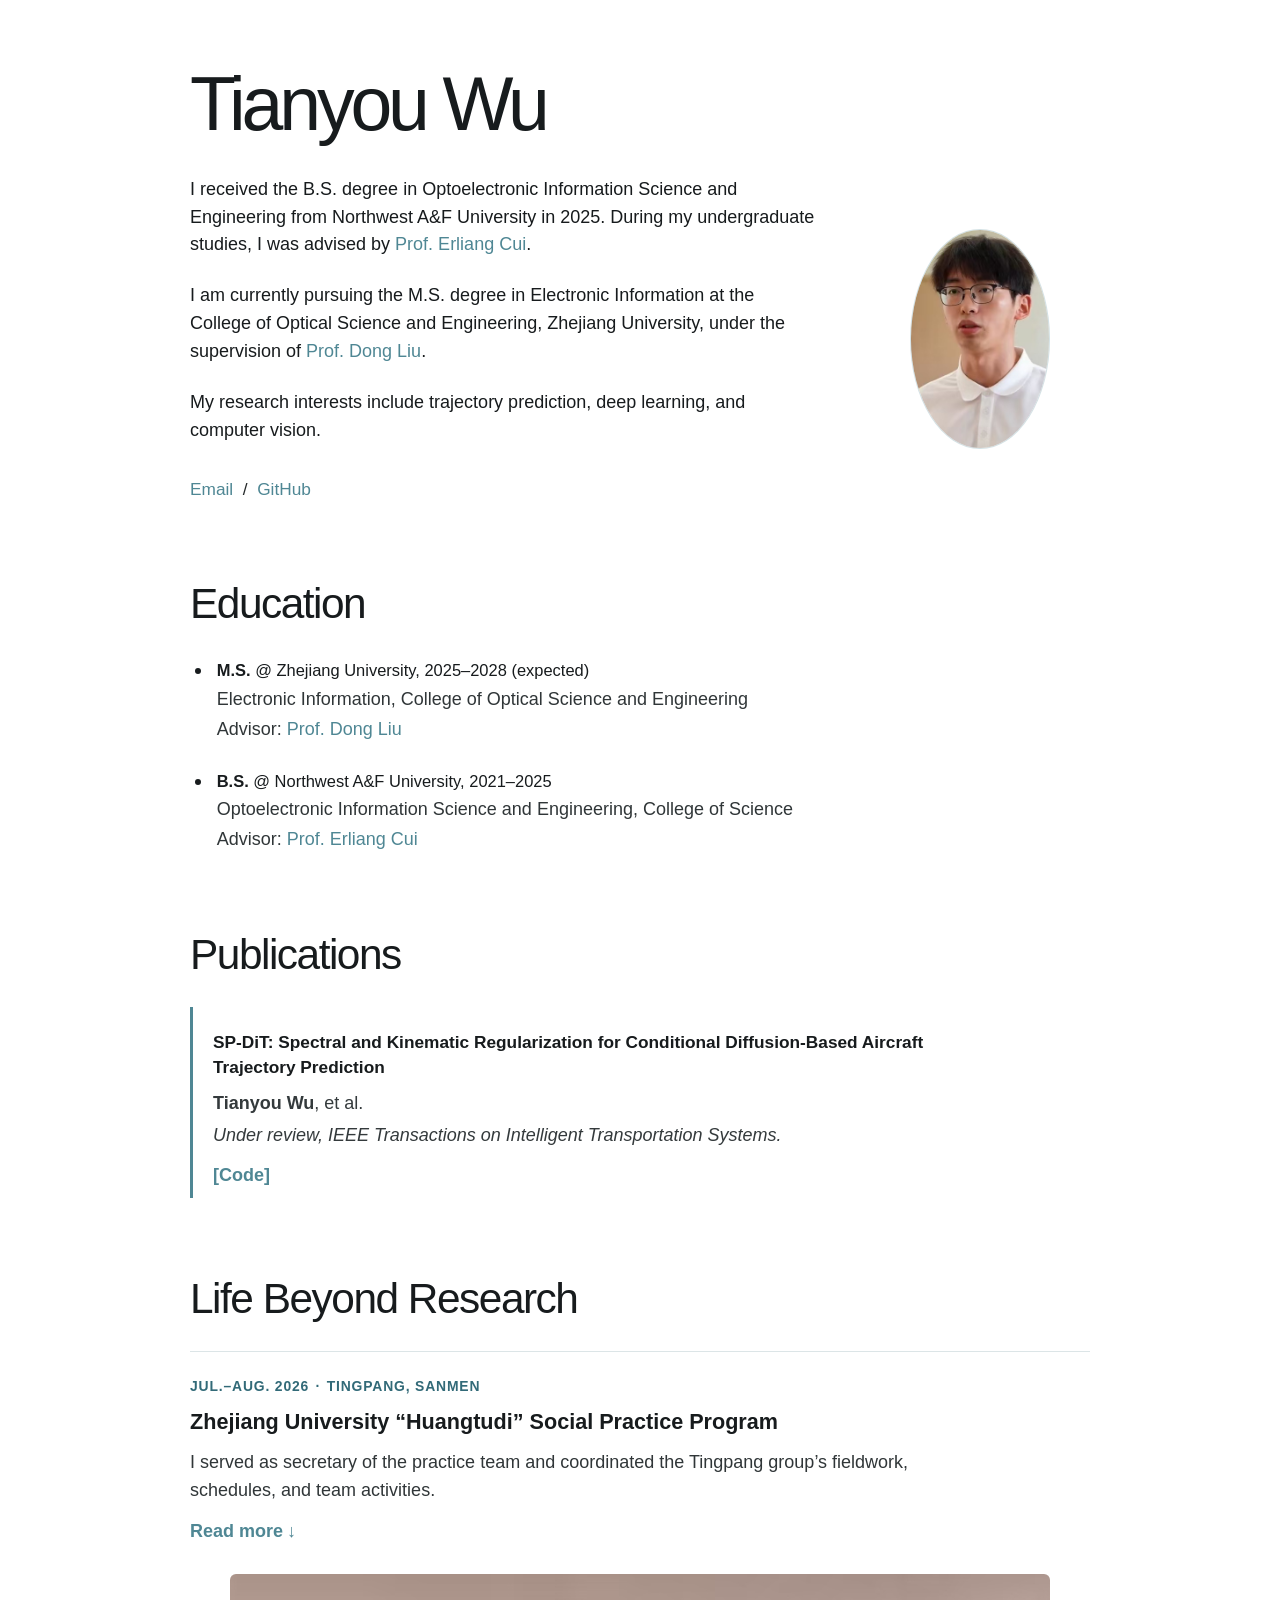
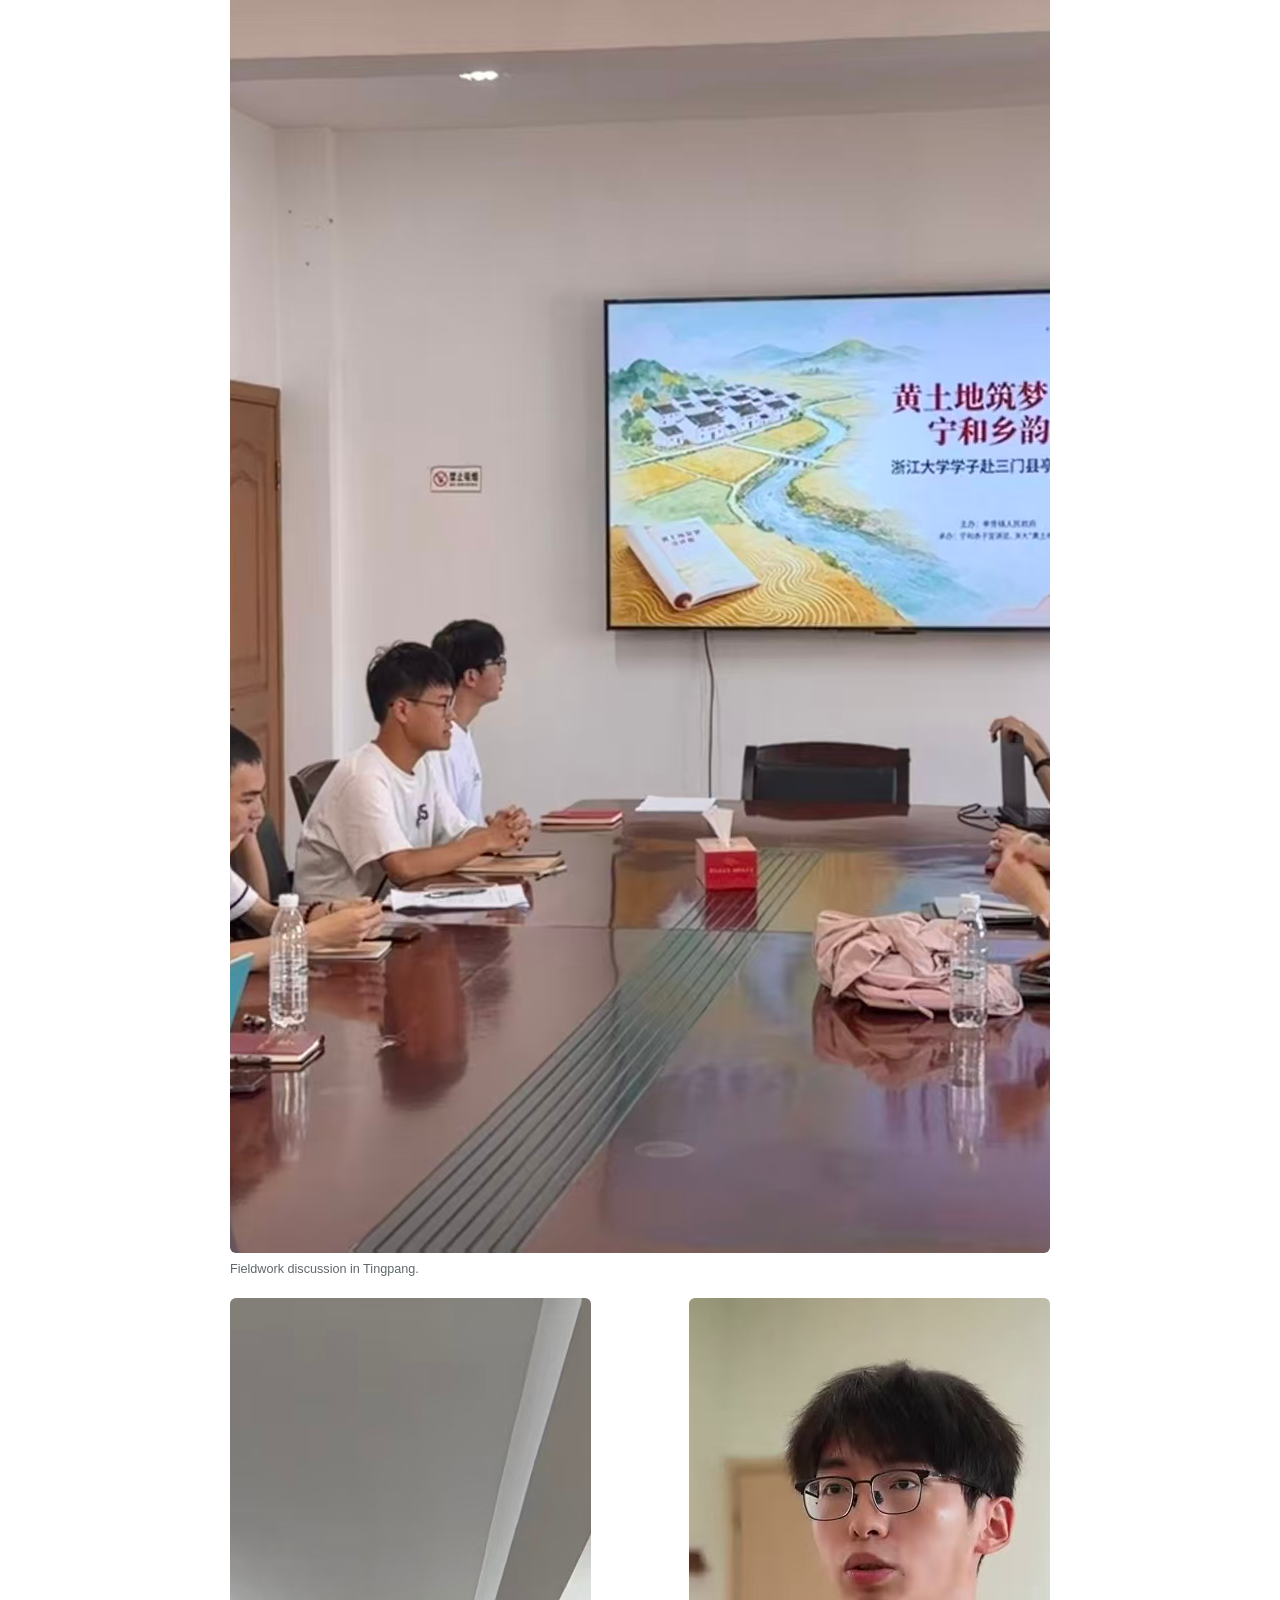
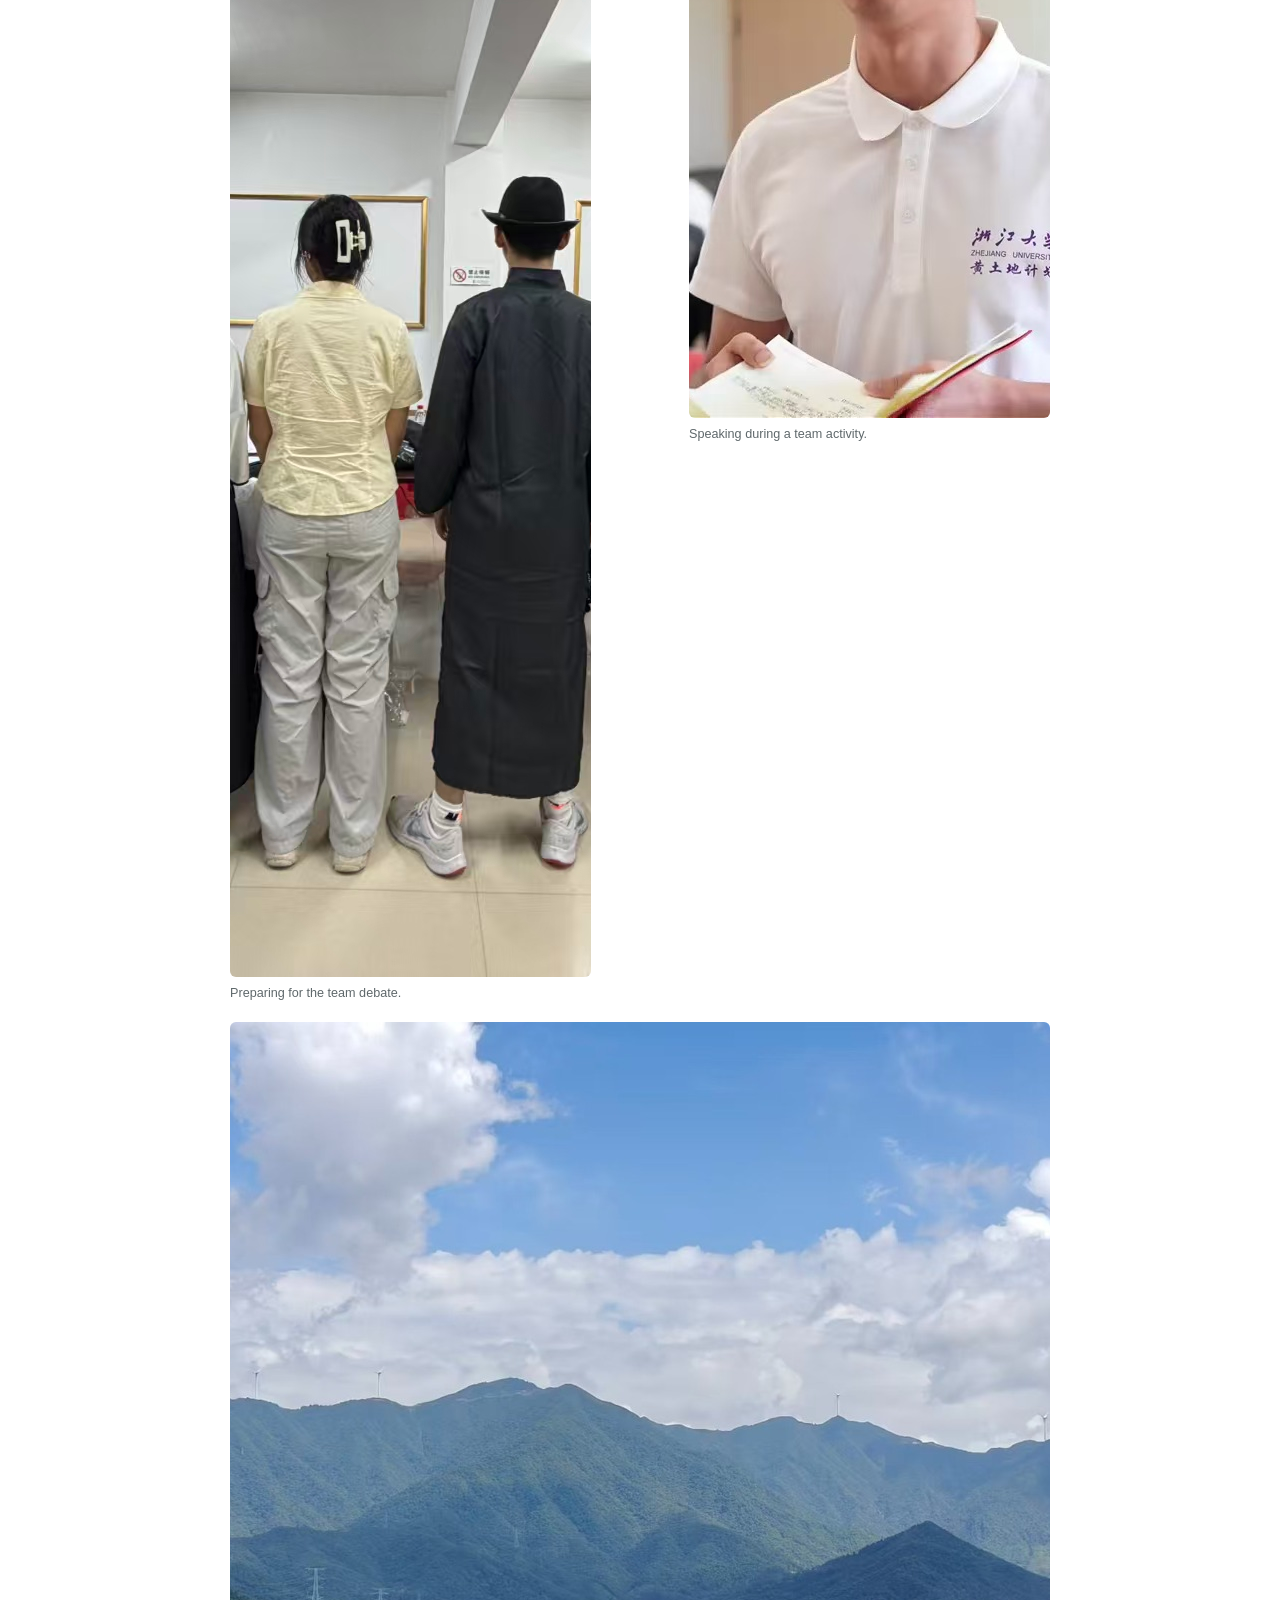
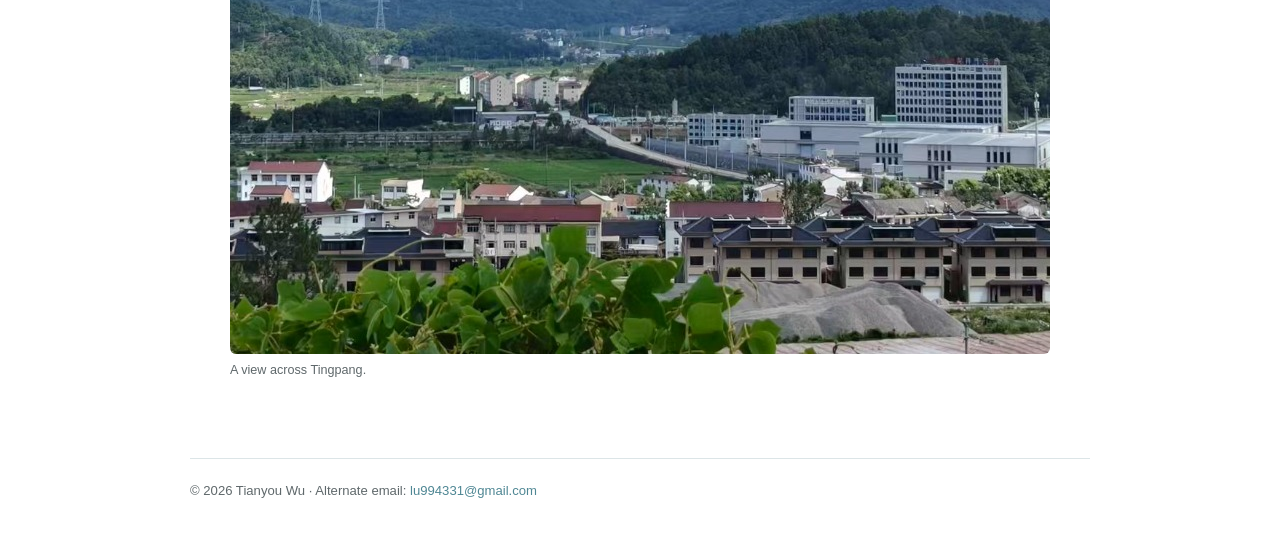
==== index.html @ d46edd7a "Add files via upload" ====
<!doctype html>
<html lang="en">
  <head>
    <meta charset="utf-8" />
    <meta name="viewport" content="width=device-width, initial-scale=1" />
    <title>Tianyou Wu — Academic Homepage</title>
    <meta
      name="description"
      content="Tianyou Wu is an M.S. student at Zhejiang University researching trajectory prediction, deep learning, and computer vision."
    />
    <meta name="author" content="Tianyou Wu" />
    <meta name="robots" content="index, follow" />
    <link rel="canonical" href="https://rebelliouszc.github.io/" />
    <link rel="icon" href="favicon.svg" type="image/svg+xml" />
    <link rel="stylesheet" href="styles.css" />

    <meta property="og:type" content="profile" />
    <meta property="og:title" content="Tianyou Wu — Academic Homepage" />
    <meta
      property="og:description"
      content="Trajectory Prediction · Deep Learning · Computer Vision"
    />
    <meta property="og:url" content="https://rebelliouszc.github.io/" />
    <meta
      property="og:image"
      content="https://rebelliouszc.github.io/og.png"
    />
    <meta property="og:image:width" content="1200" />
    <meta property="og:image:height" content="630" />
    <meta property="og:image:alt" content="Tianyou Wu — academic profile" />
    <meta name="twitter:card" content="summary_large_image" />

    <script type="application/ld+json">
      {
        "@context": "https://schema.org",
        "@type": "Person",
        "name": "Tianyou Wu",
        "url": "https://rebelliouszc.github.io/",
        "email": "mailto:22530066@zju.edu.cn",
        "affiliation": {
          "@type": "CollegeOrUniversity",
          "name": "Zhejiang University"
        },
        "sameAs": ["https://github.com/RebelliousZC"],
        "knowsAbout": [
          "Trajectory prediction",
          "Deep learning",
          "Computer vision"
        ]
      }
    </script>
  </head>
  <body>
    <main class="site-shell">
      <header class="hero" aria-labelledby="page-title">
        <h1 id="page-title">Tianyou Wu</h1>

        <div class="hero-grid">
          <div class="bio">
            <p>
              I received the B.S. degree in Optoelectronic Information Science
              and Engineering from Northwest A&amp;F University in 2025. During
              my undergraduate studies, I was advised by
              <a
                href="https://lxy.nwsuaf.edu.cn/szdw/438154.htm"
                target="_blank"
                rel="noopener noreferrer"
                >Prof. Erliang Cui</a
              >.
            </p>

            <p>
              I am currently pursuing the M.S. degree in Electronic Information
              at the College of Optical Science and Engineering, Zhejiang
              University, under the supervision of
              <a
                href="https://person.zju.edu.cn/liudong"
                target="_blank"
                rel="noopener noreferrer"
                >Prof. Dong Liu</a
              >.
            </p>

            <p>
              My research interests include trajectory prediction, deep
              learning, and computer vision.
            </p>

            <nav class="profile-links" aria-label="Academic links">
              <a href="mailto:22530066@zju.edu.cn">Email</a>
              <span aria-hidden="true">/</span>
              <a
                href="https://github.com/RebelliousZC"
                target="_blank"
                rel="noopener noreferrer"
                >GitHub</a
              >
            </nav>
          </div>

          <figure class="profile-figure">
            <img
              class="profile-image"
              src="assets/images/profile.jpg"
              alt="Portrait of Tianyou Wu"
              width="660"
              height="496"
              fetchpriority="high"
            />
          </figure>
        </div>
      </header>

      <section aria-labelledby="education-title">
        <h2 id="education-title">Education</h2>
        <ul class="education-list">
          <li>
            <p class="degree-line">
              <strong>M.S.</strong> @ Zhejiang University, 2025–2028 (expected)
            </p>
            <p class="degree-detail">
              Electronic Information, College of Optical Science and
              Engineering
            </p>
            <p class="degree-detail">
              Advisor:
              <a
                href="https://person.zju.edu.cn/liudong"
                target="_blank"
                rel="noopener noreferrer"
                >Prof. Dong Liu</a
              >
            </p>
          </li>
          <li>
            <p class="degree-line">
              <strong>B.S.</strong> @ Northwest A&amp;F University, 2021–2025
            </p>
            <p class="degree-detail">
              Optoelectronic Information Science and Engineering, College of
              Science
            </p>
            <p class="degree-detail">
              Advisor:
              <a
                href="https://lxy.nwsuaf.edu.cn/szdw/438154.htm"
                target="_blank"
                rel="noopener noreferrer"
                >Prof. Erliang Cui</a
              >
            </p>
          </li>
        </ul>
      </section>

      <!--
        NEWS TEMPLATE — remove these comment markers when you have news to add.
        <section aria-labelledby="news-title">
          <h2 id="news-title">News</h2>
          <ul class="news-list">
            <li><time datetime="2026-08">Aug. 2026</time> — Your update.</li>
          </ul>
        </section>
      -->

      <section aria-labelledby="publications-title">
        <h2 id="publications-title">Publications</h2>
        <article class="publication-entry">
          <h3>
            SP-DiT: Spectral and Kinematic Regularization for Conditional
            Diffusion-Based Aircraft Trajectory Prediction
          </h3>
          <p class="authors"><strong>Tianyou Wu</strong>, et al.</p>
          <p class="venue">
            <em
              >Under review, IEEE Transactions on Intelligent Transportation
              Systems.</em
            >
          </p>
          <p class="publication-links">
            <a
              href="https://github.com/RebelliousZC/SP-DiT"
              target="_blank"
              rel="noopener noreferrer"
              >Code</a
            >
          </p>
        </article>
      </section>

      <section aria-labelledby="life-title">
        <h2 id="life-title">Life Beyond Research</h2>
        <article class="life-entry">
          <p class="eyebrow">
            <time datetime="2026-07">Jul.–Aug. 2026</time>
            <span aria-hidden="true">·</span>
            Tingpang, Sanmen
          </p>
          <h3>Zhejiang University “Huangtudi” Social Practice Program</h3>
          <p class="life-lead">
            I served as secretary of the practice team and coordinated the
            Tingpang group’s fieldwork, schedules, and team activities.
          </p>

          <details class="life-details">
            <summary>
              <span class="read-more">Read more</span>
              <span class="read-less">Show less</span>
            </summary>
            <div class="details-copy">
              <p>
                Our group investigated Tingpang’s specialty agriculture and the
                local history of the “First Red Flag in Zhejiang.” We also took
                part in a team debate and won first place. The experience moved
                learning and public service beyond the campus: working at the
                grassroots level required us to listen carefully, coordinate
                different needs, and turn plans into concrete action.
              </p>
              <p>
                As team secretary, I worked across schedules, task assignments,
                communications, and on-site coordination to keep different
                activities moving together. The debate result was encouraging,
                but the more lasting value came from seeing how local history,
                agricultural development, and community life intersect in
                everyday governance. The experience strengthened my ability to
                organize a team, respond to practical challenges, and
                collaborate with people from different backgrounds.
              </p>
              <p>
                More importantly, it reminded me that meaningful learning is
                grounded in real communities. By engaging directly with local
                development and revolutionary history, I gained a clearer
                understanding of social responsibility and grew through
                service, cooperation, and reflection.
              </p>
            </div>
          </details>

          <div class="photo-gallery" aria-label="Photos from Tingpang">
            <figure class="gallery-wide">
              <a
                href="assets/images/tingpang-meeting.jpg"
                aria-label="Open the full-size meeting photo"
              >
                <img
                  src="assets/images/tingpang-meeting.jpg"
                  alt="The Tingpang practice group meeting with local partners"
                  width="1706"
                  height="1279"
                  loading="lazy"
                />
              </a>
              <figcaption>Fieldwork discussion in Tingpang.</figcaption>
            </figure>
            <figure>
              <a
                href="assets/images/team-debate.jpg"
                aria-label="Open the full-size debate photo"
              >
                <img
                  src="assets/images/team-debate.jpg"
                  alt="Practice-team members preparing for a debate"
                  width="1706"
                  height="1279"
                  loading="lazy"
                />
              </a>
              <figcaption>Preparing for the team debate.</figcaption>
            </figure>
            <figure>
              <a
                href="assets/images/field-presentation.jpg"
                aria-label="Open the full-size presentation photo"
              >
                <img
                  src="assets/images/field-presentation.jpg"
                  alt="Tianyou Wu speaking during a social-practice activity"
                  width="1280"
                  height="720"
                  loading="lazy"
                />
              </a>
              <figcaption>Speaking during a team activity.</figcaption>
            </figure>
            <figure class="gallery-panorama">
              <a
                href="assets/images/tingpang-landscape.jpg"
                aria-label="Open the full-size Tingpang landscape photo"
              >
                <img
                  src="assets/images/tingpang-landscape.jpg"
                  alt="A panoramic view of Tingpang and the surrounding mountains"
                  width="2048"
                  height="932"
                  loading="lazy"
                />
              </a>
              <figcaption>A view across Tingpang.</figcaption>
            </figure>
          </div>
        </article>
      </section>

      <footer>
        <p>
          © 2026 Tianyou Wu · Alternate email:
          <a href="mailto:lu994331@gmail.com">lu994331@gmail.com</a>
        </p>
      </footer>
    </main>
  </body>
</html>
---- styles.css ----
:root {
  color-scheme: light;
  --ink: #171b1d;
  --muted: #5f686b;
  --accent: #4f8794;
  --accent-dark: #326a78;
  --line: #dce5e7;
  --soft: #f5f8f9;
}

* {
  box-sizing: border-box;
}

html {
  scroll-behavior: smooth;
}

body {
  margin: 0;
  background: #ffffff;
  color: var(--ink);
  font-family: Arial, "Helvetica Neue", Helvetica, sans-serif;
  font-size: 18px;
  line-height: 1.55;
  text-rendering: optimizeLegibility;
  -webkit-font-smoothing: antialiased;
}

img {
  display: block;
  max-width: 100%;
}

a {
  color: var(--accent);
  text-decoration: none;
  text-decoration-thickness: 1px;
  text-underline-offset: 0.16em;
}

a:hover {
  color: var(--accent-dark);
  text-decoration: underline;
}

a:focus-visible,
summary:focus-visible {
  outline: 3px solid rgba(79, 135, 148, 0.32);
  outline-offset: 4px;
  border-radius: 2px;
}

.site-shell {
  width: min(900px, calc(100% - 48px));
  margin: 0 auto;
  padding: 68px 0 38px;
}

h1,
h2,
h3,
p,
figure {
  margin-top: 0;
}

h1 {
  margin-bottom: 34px;
  font-size: clamp(3.3rem, 8vw, 4.7rem);
  font-weight: 400;
  letter-spacing: -0.055em;
  line-height: 0.98;
}

h2 {
  margin-bottom: 28px;
  font-size: clamp(2rem, 5vw, 2.65rem);
  font-weight: 400;
  letter-spacing: -0.035em;
  line-height: 1.1;
}

h3 {
  margin-bottom: 10px;
  font-size: 1.12rem;
  line-height: 1.45;
}

.hero-grid {
  display: grid;
  grid-template-columns: minmax(0, 1fr) 220px;
  gap: 52px;
  align-items: center;
}

.bio p {
  margin-bottom: 23px;
}

.profile-figure {
  margin-bottom: 0;
}

.profile-image {
  width: 220px;
  height: 220px;
  border: 1px solid rgba(79, 135, 148, 0.2);
  border-radius: 50%;
  object-fit: cover;
  object-position: 50% 22%;
  background: var(--soft);
}

.profile-links {
  display: flex;
  flex-wrap: wrap;
  gap: 0.38rem 0.6rem;
  margin-top: 31px;
  font-size: 1.08rem;
}

.profile-links span {
  color: #25292a;
}

section {
  margin-top: 78px;
  scroll-margin-top: 32px;
}

.education-list {
  margin: 0;
  padding-left: 1.45rem;
}

.education-list li {
  margin-bottom: 22px;
  padding-left: 0.22rem;
}

.education-list li::marker {
  font-size: 1.05em;
}

.education-list p {
  margin-bottom: 2px;
}

.degree-line {
  font-size: 1.03rem;
}

.degree-detail {
  color: #303638;
}

.publication-entry {
  padding: 23px 0 4px 20px;
  border-left: 3px solid var(--accent);
}

.publication-entry h3 {
  max-width: 760px;
  font-size: 1.08rem;
}

.publication-entry p {
  margin-bottom: 4px;
}

.authors,
.venue {
  color: #343a3c;
}

.publication-links {
  margin-top: 13px;
  font-weight: 600;
}

.publication-links a::before {
  content: "[";
}

.publication-links a::after {
  content: "]";
}

.life-entry {
  padding-top: 24px;
  border-top: 1px solid var(--line);
}

.life-entry > h3 {
  margin-bottom: 12px;
  font-size: 1.35rem;
  font-weight: 600;
}

.eyebrow {
  display: flex;
  flex-wrap: wrap;
  gap: 0.4rem;
  margin-bottom: 8px;
  color: var(--accent-dark);
  font-size: 0.87rem;
  font-weight: 700;
  letter-spacing: 0.06em;
  text-transform: uppercase;
}

.life-lead {
  max-width: 760px;
  margin-bottom: 13px;
  color: #303638;
}

.life-details {
  max-width: 800px;
  margin-bottom: 29px;
}

.life-details summary {
  display: inline-flex;
  cursor: pointer;
  color: var(--accent);
  font-weight: 700;
  list-style: none;
}

.life-details summary::-webkit-details-marker {
  display: none;
}

.life-details summary::after {
  content: " ↓";
  margin-left: 0.25rem;
}

.life-details[open] summary::after {
  content: " ↑";
}

.read-less {
  display: none;
}

.life-details[open] .read-more {
  display: none;
}

.life-details[open] .read-less {
  display: inline;
}

.details-copy {
  padding-top: 16px;
  color: #303638;
}

.details-copy p {
  margin-bottom: 14px;
}

.photo-gallery {
  display: grid;
  grid-template-columns: repeat(2, minmax(0, 1fr));
  gap: 18px;
}

.photo-gallery figure {
  margin-bottom: 0;
}

.photo-gallery a {
  display: block;
  overflow: hidden;
  border-radius: 6px;
  background: var(--soft);
}

.photo-gallery img {
  width: 100%;
  aspect-ratio: 4 / 3;
  object-fit: cover;
  transition: transform 180ms ease;
}

.photo-gallery a:hover img {
  transform: scale(1.015);
}

.photo-gallery a:focus-visible {
  outline-offset: 3px;
}

.photo-gallery figcaption {
  margin-top: 7px;
  color: var(--muted);
  font-size: 0.79rem;
}

.gallery-wide,
.gallery-panorama {
  grid-column: 1 / -1;
}

.gallery-wide img {
  aspect-ratio: 16 / 9;
}

.gallery-panorama img {
  aspect-ratio: 2.2 / 1;
}

footer {
  margin-top: 78px;
  padding-top: 22px;
  border-top: 1px solid var(--line);
  color: var(--muted);
  font-size: 0.82rem;
}

footer p {
  margin-bottom: 0;
}

@media (max-width: 700px) {
  body {
    font-size: 16.5px;
  }

  .site-shell {
    width: min(100% - 34px, 900px);
    padding-top: 42px;
  }

  h1 {
    margin-bottom: 30px;
  }

  .hero-grid {
    grid-template-columns: 1fr;
    gap: 28px;
  }

  .profile-figure {
    grid-row: 1;
  }

  .profile-image {
    width: 160px;
    height: 160px;
  }

  section,
  footer {
    margin-top: 58px;
  }

  .photo-gallery {
    grid-template-columns: 1fr;
  }

  .gallery-wide,
  .gallery-panorama {
    grid-column: auto;
  }

  .photo-gallery img,
  .gallery-wide img {
    aspect-ratio: 4 / 3;
  }

  .gallery-panorama img {
    aspect-ratio: 2.05 / 1;
  }
}

@media (prefers-reduced-motion: reduce) {
  html {
    scroll-behavior: auto;
  }

  .photo-gallery img {
    transition: none;
  }
}

@media print {
  .site-shell {
    width: 100%;
    padding: 0;
  }

  a {
    color: var(--ink);
  }

  .life-details:not([open]) .details-copy {
    display: block;
  }

  .photo-gallery {
    break-inside: avoid;
  }
}
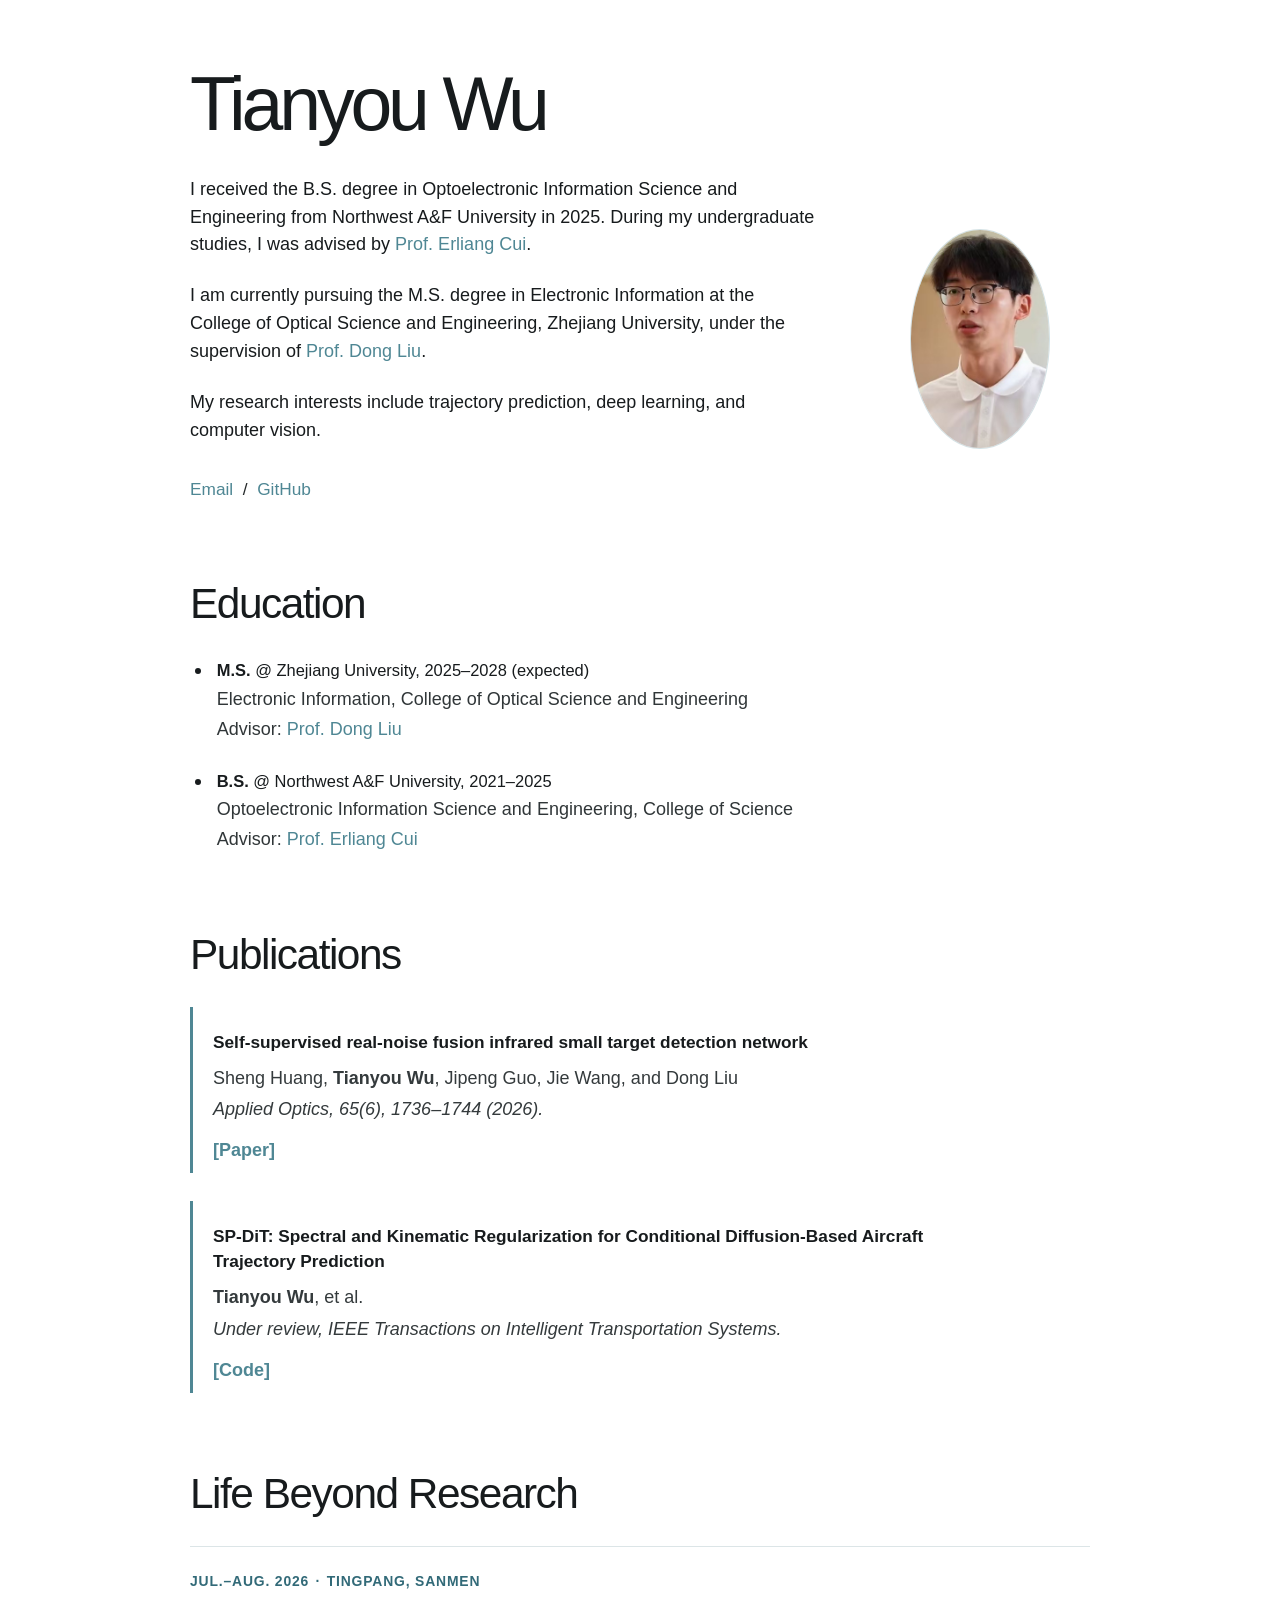
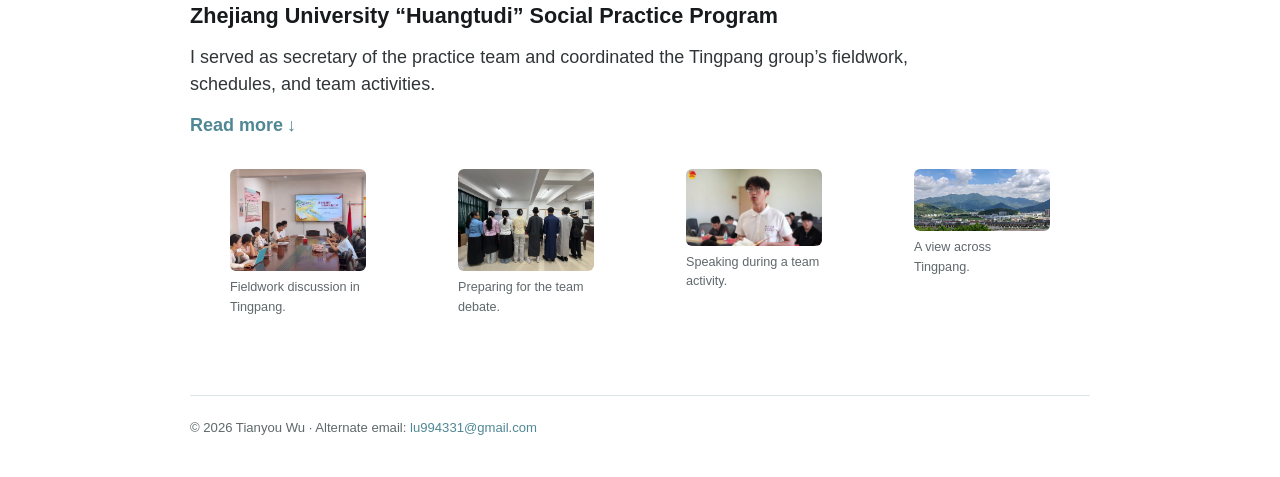
==== commit d3e778dd: "个人主页修改" ====
--- a/index.html
+++ b/index.html
@@ -165,6 +165,25 @@
 
       <section aria-labelledby="publications-title">
         <h2 id="publications-title">Publications</h2>
+        <article class="publication-entry">
+           <h3>
+             Self-supervised real-noise fusion infrared small target detection network
+          </h3>
+          <p class="authors">
+             Sheng Huang, <strong>Tianyou Wu</strong>, Jipeng Guo, Jie Wang, and Dong Liu
+          </p>
+          <p class="venue">
+            <em>Applied Optics, 65(6), 1736–1744 (2026).</em>
+          </p>
+          <p class="publication-links">
+             <a
+             href="https://doi.org/10.1364/AO.583720"
+             target="_blank"
+             rel="noopener noreferrer"
+             >Paper</a>
+          </p>
+          </article>
+
         <article class="publication-entry">
           <h3>
             SP-DiT: Spectral and Kinematic Regularization for Conditional
--- a/styles.css
+++ b/styles.css
@@ -406,3 +406,58 @@
     break-inside: avoid;
   }
 }
+/* Compact and uncropped life gallery */
+
+.publication-entry + .publication-entry {
+  margin-top: 28px;
+}
+
+.photo-gallery {
+  grid-template-columns: repeat(4, minmax(0, 1fr));
+  gap: 12px;
+  align-items: start;
+  margin-top: 24px;
+}
+
+.photo-gallery figure,
+.gallery-wide,
+.gallery-panorama {
+  grid-column: auto;
+  min-width: 0;
+}
+
+.photo-gallery a {
+  overflow: visible;
+  background: transparent;
+}
+
+.photo-gallery img,
+.gallery-wide img,
+.gallery-panorama img {
+  width: 100%;
+  height: auto;
+  aspect-ratio: auto;
+  object-fit: contain;
+  border-radius: 6px;
+  transition: none;
+}
+
+.photo-gallery a:hover img {
+  transform: none;
+}
+
+@media (max-width: 700px) {
+  .photo-gallery {
+    grid-template-columns: repeat(2, minmax(0, 1fr));
+    gap: 10px;
+  }
+
+  .photo-gallery img,
+  .gallery-wide img,
+  .gallery-panorama img {
+    width: 100%;
+    height: auto;
+    aspect-ratio: auto;
+    object-fit: contain;
+  }
+}
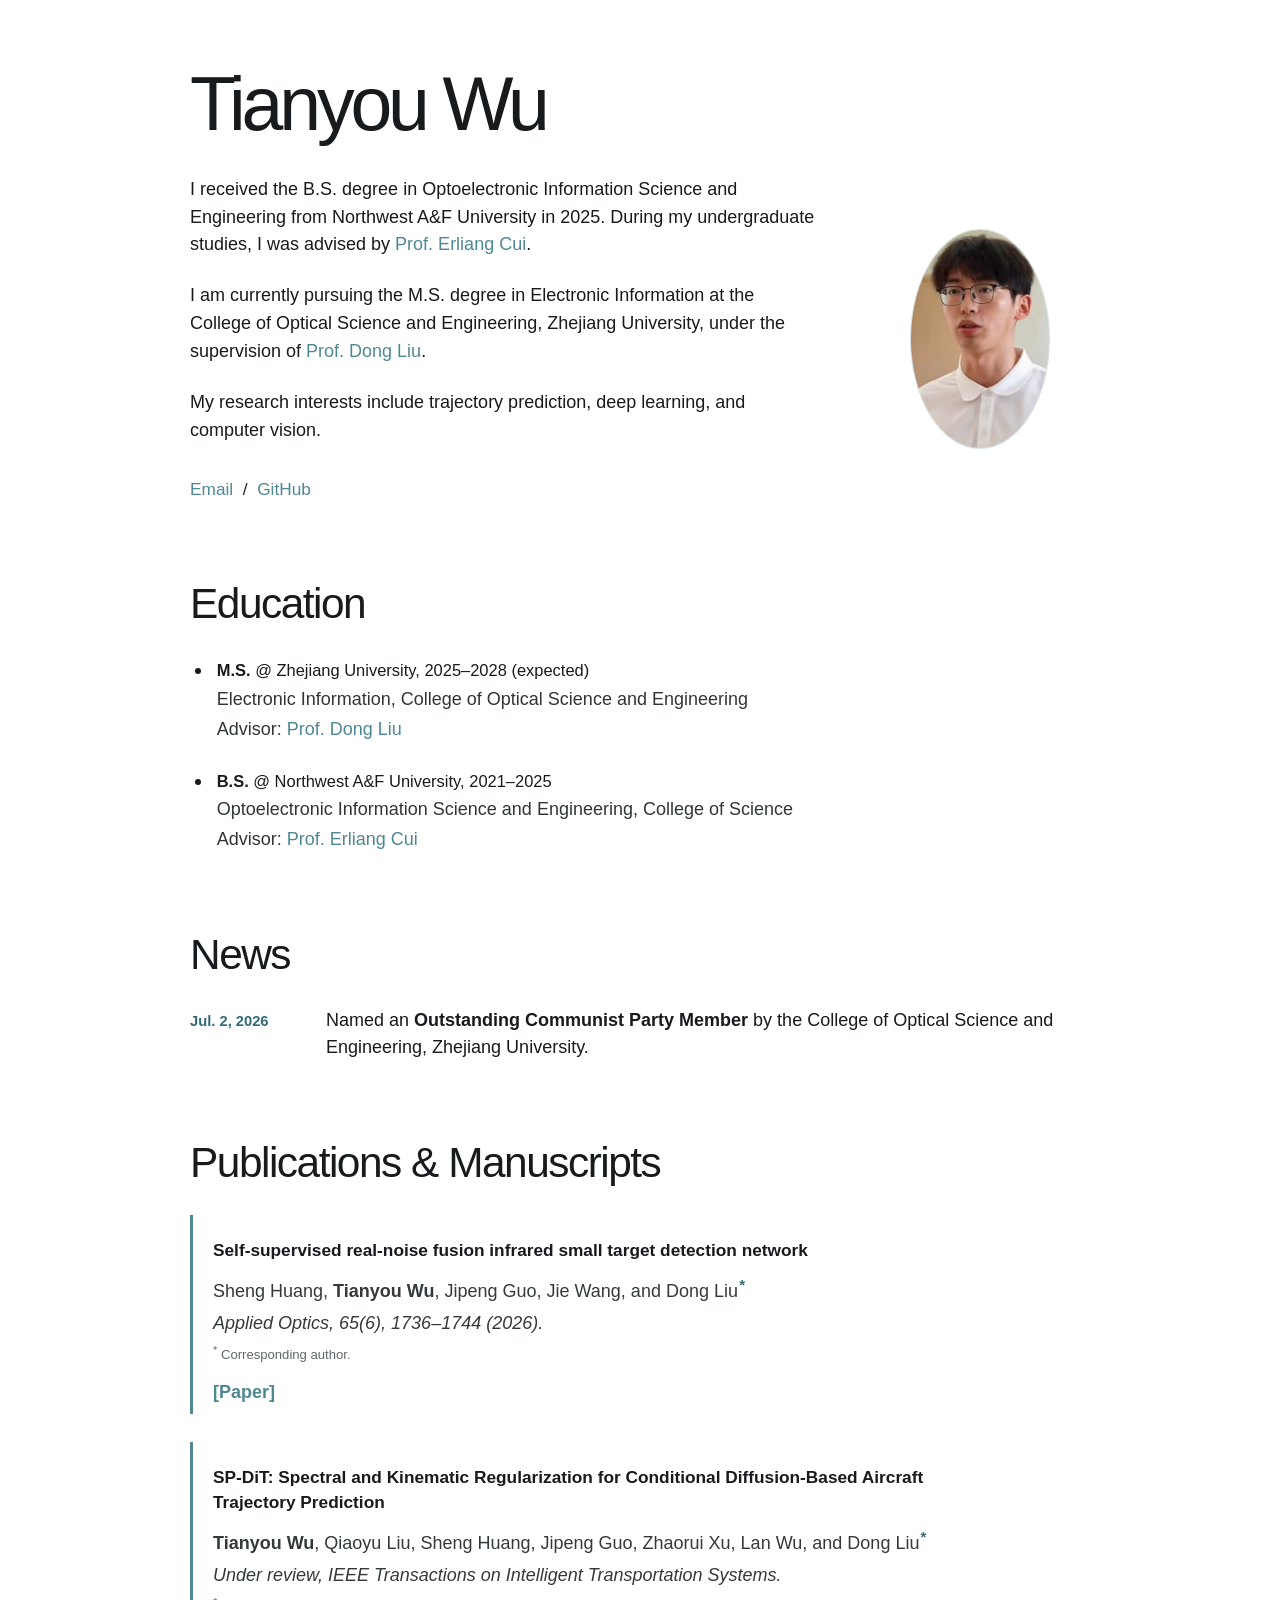
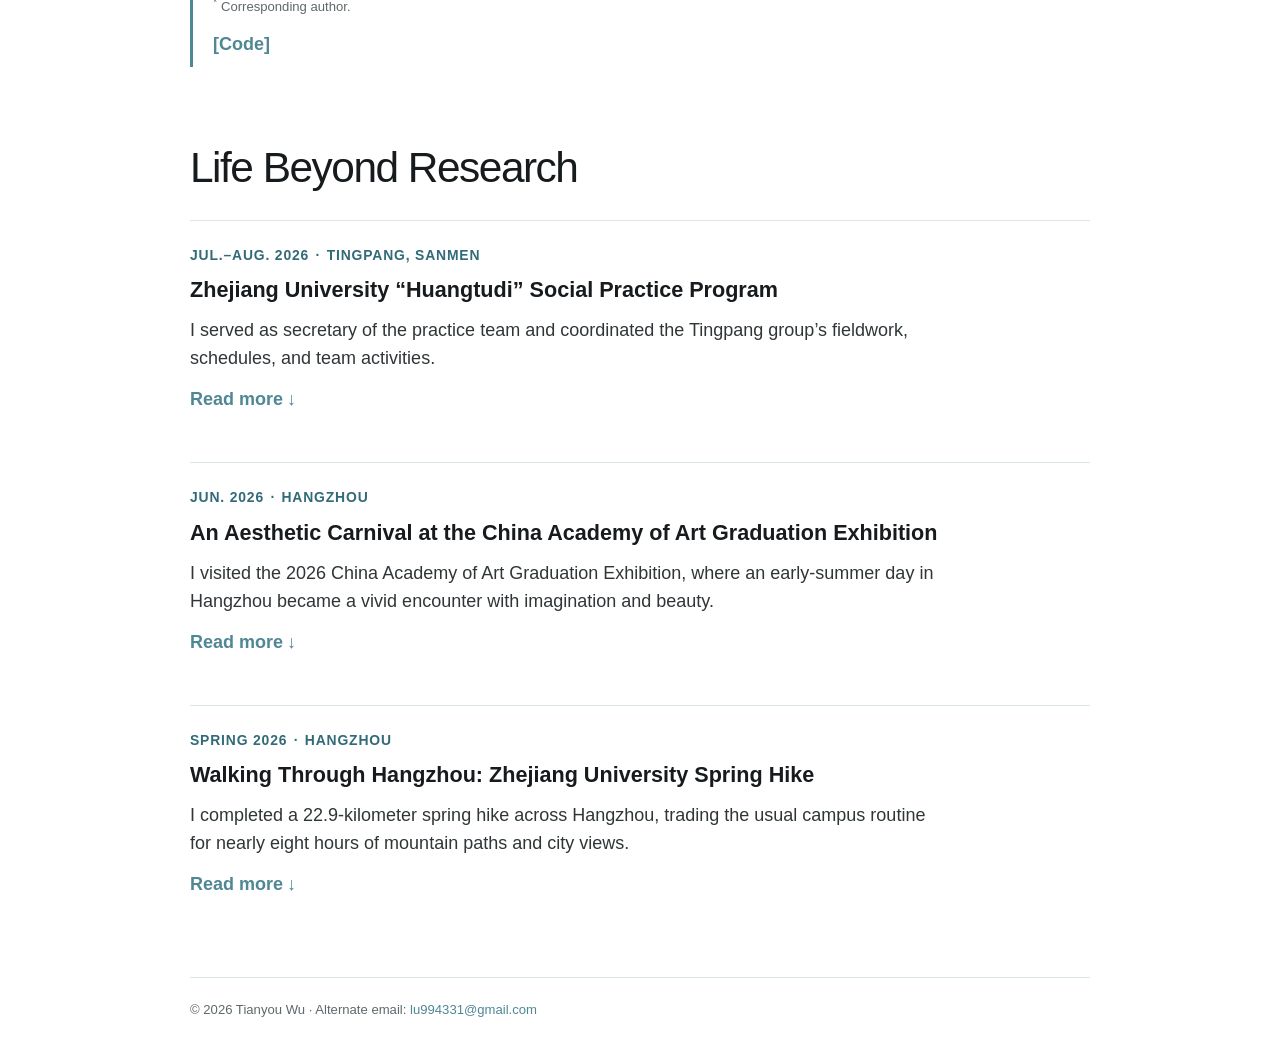
==== commit 3ee31154: "Add files via upload" ====
--- a/index.html
+++ b/index.html
@@ -153,48 +153,72 @@
         </ul>
       </section>
 
-      <!--
-        NEWS TEMPLATE — remove these comment markers when you have news to add.
-        <section aria-labelledby="news-title">
-          <h2 id="news-title">News</h2>
-          <ul class="news-list">
-            <li><time datetime="2026-08">Aug. 2026</time> — Your update.</li>
-          </ul>
-        </section>
-      -->
+      <section aria-labelledby="news-title">
+        <h2 id="news-title">News</h2>
+        <ul class="news-list">
+          <li>
+            <time datetime="2026-07-02">Jul. 2, 2026</time>
+            <span>
+              Named an <strong>Outstanding Communist Party Member</strong> by
+              the College of Optical Science and Engineering, Zhejiang
+              University.
+            </span>
+          </li>
+        </ul>
+      </section>
 
       <section aria-labelledby="publications-title">
-        <h2 id="publications-title">Publications</h2>
+        <h2 id="publications-title">Publications &amp; Manuscripts</h2>
         <article class="publication-entry">
-           <h3>
-             Self-supervised real-noise fusion infrared small target detection network
+          <h3>
+            Self-supervised real-noise fusion infrared small target detection
+            network
           </h3>
           <p class="authors">
-             Sheng Huang, <strong>Tianyou Wu</strong>, Jipeng Guo, Jie Wang, and Dong Liu
+            Sheng Huang, <strong>Tianyou Wu</strong>, Jipeng Guo, Jie Wang, and
+            Dong Liu<sup
+              class="corresponding-mark"
+              aria-label="corresponding author"
+              >*</sup
+            >
           </p>
           <p class="venue">
             <em>Applied Optics, 65(6), 1736–1744 (2026).</em>
           </p>
+          <p class="corresponding-note">
+            <sup>*</sup> Corresponding author.
+          </p>
           <p class="publication-links">
-             <a
-             href="https://doi.org/10.1364/AO.583720"
-             target="_blank"
-             rel="noopener noreferrer"
-             >Paper</a>
-          </p>
-          </article>
+            <a
+              href="https://doi.org/10.1364/AO.583720"
+              target="_blank"
+              rel="noopener noreferrer"
+              >Paper</a
+            >
+          </p>
+        </article>
 
         <article class="publication-entry">
           <h3>
             SP-DiT: Spectral and Kinematic Regularization for Conditional
             Diffusion-Based Aircraft Trajectory Prediction
           </h3>
-          <p class="authors"><strong>Tianyou Wu</strong>, et al.</p>
+          <p class="authors">
+            <strong>Tianyou Wu</strong>, Qiaoyu Liu, Sheng Huang, Jipeng Guo,
+            Zhaorui Xu, Lan Wu, and Dong Liu<sup
+              class="corresponding-mark"
+              aria-label="corresponding author"
+              >*</sup
+            >
+          </p>
           <p class="venue">
             <em
               >Under review, IEEE Transactions on Intelligent Transportation
               Systems.</em
             >
+          </p>
+          <p class="corresponding-note">
+            <sup>*</sup> Corresponding author.
           </p>
           <p class="publication-links">
             <a
@@ -253,70 +277,302 @@
                 service, cooperation, and reflection.
               </p>
             </div>
+            <div class="photo-gallery" aria-label="Photos from Tingpang">
+              <figure>
+                <a
+                  href="assets/images/tingpang-meeting.jpg"
+                  aria-label="Open the full-size meeting photo"
+                >
+                  <img
+                    src="assets/images/tingpang-meeting.jpg"
+                    alt="The Tingpang practice group meeting with local partners"
+                    width="1706"
+                    height="1279"
+                    loading="lazy"
+                  />
+                </a>
+                <figcaption>Fieldwork discussion in Tingpang.</figcaption>
+              </figure>
+              <figure>
+                <a
+                  href="assets/images/team-debate.jpg"
+                  aria-label="Open the full-size debate photo"
+                >
+                  <img
+                    src="assets/images/team-debate.jpg"
+                    alt="Practice-team members preparing for a debate"
+                    width="1706"
+                    height="1279"
+                    loading="lazy"
+                  />
+                </a>
+                <figcaption>Preparing for the team debate.</figcaption>
+              </figure>
+              <figure>
+                <a
+                  href="assets/images/field-presentation.jpg"
+                  aria-label="Open the full-size presentation photo"
+                >
+                  <img
+                    src="assets/images/field-presentation.jpg"
+                    alt="Tianyou Wu speaking during a social-practice activity"
+                    width="1280"
+                    height="720"
+                    loading="lazy"
+                  />
+                </a>
+                <figcaption>Speaking during a team activity.</figcaption>
+              </figure>
+              <figure>
+                <a
+                  href="assets/images/tingpang-landscape.jpg"
+                  aria-label="Open the full-size Tingpang landscape photo"
+                >
+                  <img
+                    src="assets/images/tingpang-landscape.jpg"
+                    alt="A panoramic view of Tingpang and the surrounding mountains"
+                    width="2048"
+                    height="932"
+                    loading="lazy"
+                  />
+                </a>
+                <figcaption>A view across Tingpang.</figcaption>
+              </figure>
+            </div>
           </details>
-
-          <div class="photo-gallery" aria-label="Photos from Tingpang">
-            <figure class="gallery-wide">
-              <a
-                href="assets/images/tingpang-meeting.jpg"
-                aria-label="Open the full-size meeting photo"
-              >
-                <img
-                  src="assets/images/tingpang-meeting.jpg"
-                  alt="The Tingpang practice group meeting with local partners"
-                  width="1706"
-                  height="1279"
-                  loading="lazy"
-                />
-              </a>
-              <figcaption>Fieldwork discussion in Tingpang.</figcaption>
-            </figure>
-            <figure>
-              <a
-                href="assets/images/team-debate.jpg"
-                aria-label="Open the full-size debate photo"
-              >
-                <img
-                  src="assets/images/team-debate.jpg"
-                  alt="Practice-team members preparing for a debate"
-                  width="1706"
-                  height="1279"
-                  loading="lazy"
-                />
-              </a>
-              <figcaption>Preparing for the team debate.</figcaption>
-            </figure>
-            <figure>
-              <a
-                href="assets/images/field-presentation.jpg"
-                aria-label="Open the full-size presentation photo"
-              >
-                <img
-                  src="assets/images/field-presentation.jpg"
-                  alt="Tianyou Wu speaking during a social-practice activity"
-                  width="1280"
-                  height="720"
-                  loading="lazy"
-                />
-              </a>
-              <figcaption>Speaking during a team activity.</figcaption>
-            </figure>
-            <figure class="gallery-panorama">
-              <a
-                href="assets/images/tingpang-landscape.jpg"
-                aria-label="Open the full-size Tingpang landscape photo"
-              >
-                <img
-                  src="assets/images/tingpang-landscape.jpg"
-                  alt="A panoramic view of Tingpang and the surrounding mountains"
-                  width="2048"
-                  height="932"
-                  loading="lazy"
-                />
-              </a>
-              <figcaption>A view across Tingpang.</figcaption>
-            </figure>
-          </div>
+        </article>
+
+        <article class="life-entry">
+          <p class="eyebrow">
+            <time datetime="2026-06">Jun. 2026</time>
+            <span aria-hidden="true">·</span>
+            Hangzhou
+          </p>
+          <h3>
+            An Aesthetic Carnival at the China Academy of Art Graduation
+            Exhibition
+          </h3>
+          <p class="life-lead">
+            I visited the 2026 China Academy of Art Graduation Exhibition,
+            where an early-summer day in Hangzhou became a vivid encounter with
+            imagination and beauty.
+          </p>
+
+          <details class="life-details">
+            <summary>
+              <span class="read-more">Read more</span>
+              <span class="read-less">Show less</span>
+            </summary>
+            <div class="details-copy">
+              <p>
+                Moving through paintings, illustrations, installations, and
+                sculptures, I encountered not one fixed definition of beauty,
+                but many intensely personal visual worlds. Familiar materials
+                became strange and dreamlike; private memories, emotions, and
+                imagined spaces were translated into forms that invited me to
+                pause and look again.
+              </p>
+              <p>
+                The exhibition felt like an aesthetic carnival for the soul.
+                Some works delighted at first sight, while others were
+                unsettling or deliberately ambiguous. Together, they showed me
+                that beauty is not limited to polish or symmetry. It can also
+                lie in a new perspective, an honest emotion, or the courage to
+                make an inner world visible.
+              </p>
+              <p>
+                As someone trained in engineering, I left with a renewed sense
+                that precision and imagination are not opposites. Attentiveness
+                to form, openness to uncertainty, and the ability to see beyond
+                familiar patterns matter in both artistic creation and
+                scientific research.
+              </p>
+              <p class="life-links">
+                <a
+                  href="https://www.caa.edu.cn/info/26611/1927782.htm"
+                  target="_blank"
+                  rel="noopener noreferrer"
+                  >Exhibition information</a
+                >
+              </p>
+            </div>
+
+            <div
+              class="photo-gallery"
+              aria-label="Photos from the China Academy of Art exhibition"
+            >
+              <figure>
+                <a
+                  href="assets/images/caa-miniature-installation.jpg"
+                  aria-label="Open the full-size miniature installation photo"
+                >
+                  <img
+                    src="assets/images/caa-miniature-installation.jpg"
+                    alt="A detailed miniature mixed-media installation"
+                    width="1600"
+                    height="901"
+                    loading="lazy"
+                  />
+                </a>
+                <figcaption>A miniature world assembled in detail.</figcaption>
+              </figure>
+              <figure>
+                <a
+                  href="assets/images/caa-translucent-sculpture.jpg"
+                  aria-label="Open the full-size translucent sculpture photo"
+                >
+                  <img
+                    src="assets/images/caa-translucent-sculpture.jpg"
+                    alt="Translucent white sculptural forms casting soft shadows"
+                    width="1600"
+                    height="898"
+                    loading="lazy"
+                  />
+                </a>
+                <figcaption>Forms shaped by light and shadow.</figcaption>
+              </figure>
+              <figure>
+                <a
+                  href="assets/images/caa-illustration-wall.jpg"
+                  aria-label="Open the full-size illustration display photo"
+                >
+                  <img
+                    src="assets/images/caa-illustration-wall.jpg"
+                    alt="A wall of framed illustrations with colorful borders"
+                    width="1445"
+                    height="1080"
+                    loading="lazy"
+                  />
+                </a>
+                <figcaption>Illustrations framed in color.</figcaption>
+              </figure>
+              <figure class="gallery-portrait">
+                <a
+                  href="assets/images/caa-night-door-painting.jpg"
+                  aria-label="Open the full-size blue doorway painting photo"
+                >
+                  <img
+                    src="assets/images/caa-night-door-painting.jpg"
+                    alt="A blue painting of a winged figure before a doorway"
+                    width="1080"
+                    height="1442"
+                    loading="lazy"
+                  />
+                </a>
+                <figcaption>A dreamlike doorway in deep blue.</figcaption>
+              </figure>
+            </div>
+          </details>
+        </article>
+
+        <article class="life-entry">
+          <p class="eyebrow">
+            <time datetime="2026-05">Spring 2026</time>
+            <span aria-hidden="true">·</span>
+            Hangzhou
+          </p>
+          <h3>Walking Through Hangzhou: Zhejiang University Spring Hike</h3>
+          <p class="life-lead">
+            I completed a 22.9-kilometer spring hike across Hangzhou, trading
+            the usual campus routine for nearly eight hours of mountain paths
+            and city views.
+          </p>
+
+          <details class="life-details">
+            <summary>
+              <span class="read-more">Read more</span>
+              <span class="read-less">Show less</span>
+            </summary>
+            <div class="details-copy">
+              <p>
+                The route connected campus, wooded hills, distant skylines, and
+                views across West Lake. Places that usually appeared as names
+                on a map gradually became slopes, turns, stretches of shade,
+                and changing horizons. Walking made the city feel both larger
+                and more intimate.
+              </p>
+              <p>
+                Over 22.9 kilometers, 38,617 steps, and nearly eight hours,
+                there were steep climbs and long stretches when the finish
+                still felt far away. The day became an exercise in pacing:
+                moving steadily, adjusting when tired, and allowing small
+                milestones to carry me toward the next one.
+              </p>
+              <p>
+                Reaching the end brought more than the satisfaction of a new
+                personal best. The hike offered a slower way to experience
+                Hangzhou and a reminder that endurance is rarely dramatic. It
+                is built through ordinary steps, repeated patiently until they
+                become a journey.
+              </p>
+            </div>
+
+            <div
+              class="photo-gallery"
+              aria-label="Photos from the Zhejiang University spring hike"
+            >
+              <figure class="gallery-portrait">
+                <a
+                  href="assets/images/spring-hike-record.jpg"
+                  aria-label="Open the full-size hiking record image"
+                >
+                  <img
+                    src="assets/images/spring-hike-record.jpg"
+                    alt="A hiking record showing a distance of 22.90 kilometers"
+                    width="727"
+                    height="1600"
+                    loading="lazy"
+                  />
+                </a>
+                <figcaption>22.90 kilometers and 38,617 steps.</figcaption>
+              </figure>
+              <figure>
+                <a
+                  href="assets/images/spring-hike-city-view.jpg"
+                  aria-label="Open the full-size city-view photo"
+                >
+                  <img
+                    src="assets/images/spring-hike-city-view.jpg"
+                    alt="Hangzhou's skyline viewed from a wooded hillside"
+                    width="1600"
+                    height="728"
+                    loading="lazy"
+                  />
+                </a>
+                <figcaption>The city unfolding beyond the hills.</figcaption>
+              </figure>
+              <figure>
+                <a
+                  href="assets/images/spring-hike-west-lake-view.jpg"
+                  aria-label="Open the full-size West Lake view photo"
+                >
+                  <img
+                    src="assets/images/spring-hike-west-lake-view.jpg"
+                    alt="A distant view of West Lake, hills, and the city"
+                    width="1600"
+                    height="728"
+                    loading="lazy"
+                  />
+                </a>
+                <figcaption>West Lake seen from the trail.</figcaption>
+              </figure>
+              <figure class="gallery-portrait">
+                <a
+                  href="assets/images/spring-hike-passport.jpg"
+                  aria-label="Open the full-size hike passport photo"
+                >
+                  <img
+                    src="assets/images/spring-hike-passport.jpg"
+                    alt="A Zhejiang University hiking passport and keepsake"
+                    width="948"
+                    height="1600"
+                    loading="lazy"
+                  />
+                </a>
+                <figcaption>A keepsake from the spring hike.</figcaption>
+              </figure>
+            </div>
+          </details>
         </article>
       </section>
 
--- a/styles.css
+++ b/styles.css
@@ -155,11 +155,34 @@
   color: #303638;
 }
 
+.news-list {
+  margin: 0;
+  padding: 0;
+  list-style: none;
+}
+
+.news-list li {
+  display: grid;
+  grid-template-columns: 118px minmax(0, 1fr);
+  gap: 18px;
+  align-items: baseline;
+}
+
+.news-list time {
+  color: var(--accent-dark);
+  font-size: 0.92rem;
+  font-weight: 700;
+}
+
 .publication-entry {
   padding: 23px 0 4px 20px;
   border-left: 3px solid var(--accent);
 }
 
+.publication-entry + .publication-entry {
+  margin-top: 28px;
+}
+
 .publication-entry h3 {
   max-width: 760px;
   font-size: 1.08rem;
@@ -187,9 +210,24 @@
   content: "]";
 }
 
+.corresponding-mark {
+  margin-left: 0.08em;
+  color: var(--accent-dark);
+  font-weight: 700;
+}
+
+.corresponding-note {
+  color: var(--muted);
+  font-size: 0.82rem;
+}
+
 .life-entry {
   padding-top: 24px;
   border-top: 1px solid var(--line);
+}
+
+.life-entry + .life-entry {
+  margin-top: 48px;
 }
 
 .life-entry > h3 {
@@ -263,32 +301,42 @@
   margin-bottom: 14px;
 }
 
+.life-links {
+  font-weight: 600;
+}
+
+.life-links a::before {
+  content: "[";
+}
+
+.life-links a::after {
+  content: "]";
+}
+
 .photo-gallery {
   display: grid;
-  grid-template-columns: repeat(2, minmax(0, 1fr));
-  gap: 18px;
+  grid-template-columns: repeat(4, minmax(0, 1fr));
+  gap: 12px;
+  align-items: start;
+  margin-top: 24px;
 }
 
 .photo-gallery figure {
+  min-width: 0;
   margin-bottom: 0;
 }
 
 .photo-gallery a {
   display: block;
-  overflow: hidden;
   border-radius: 6px;
-  background: var(--soft);
+  background: transparent;
 }
 
 .photo-gallery img {
   width: 100%;
-  aspect-ratio: 4 / 3;
-  object-fit: cover;
-  transition: transform 180ms ease;
-}
-
-.photo-gallery a:hover img {
-  transform: scale(1.015);
+  height: auto;
+  object-fit: contain;
+  border-radius: 6px;
 }
 
 .photo-gallery a:focus-visible {
@@ -301,17 +349,11 @@
   font-size: 0.79rem;
 }
 
-.gallery-wide,
-.gallery-panorama {
-  grid-column: 1 / -1;
-}
-
-.gallery-wide img {
-  aspect-ratio: 16 / 9;
-}
-
-.gallery-panorama img {
-  aspect-ratio: 2.2 / 1;
+.gallery-portrait img {
+  width: auto;
+  max-width: 100%;
+  max-height: 240px;
+  margin: 0 auto;
 }
 
 footer {
@@ -359,22 +401,18 @@
     margin-top: 58px;
   }
 
+  .news-list li {
+    grid-template-columns: 1fr;
+    gap: 4px;
+  }
+
   .photo-gallery {
-    grid-template-columns: 1fr;
-  }
-
-  .gallery-wide,
-  .gallery-panorama {
-    grid-column: auto;
-  }
-
-  .photo-gallery img,
-  .gallery-wide img {
-    aspect-ratio: 4 / 3;
-  }
-
-  .gallery-panorama img {
-    aspect-ratio: 2.05 / 1;
+    grid-template-columns: repeat(2, minmax(0, 1fr));
+    gap: 10px;
+  }
+
+  .gallery-portrait img {
+    max-height: 280px;
   }
 }
 
@@ -406,58 +444,3 @@
     break-inside: avoid;
   }
 }
-/* Compact and uncropped life gallery */
-
-.publication-entry + .publication-entry {
-  margin-top: 28px;
-}
-
-.photo-gallery {
-  grid-template-columns: repeat(4, minmax(0, 1fr));
-  gap: 12px;
-  align-items: start;
-  margin-top: 24px;
-}
-
-.photo-gallery figure,
-.gallery-wide,
-.gallery-panorama {
-  grid-column: auto;
-  min-width: 0;
-}
-
-.photo-gallery a {
-  overflow: visible;
-  background: transparent;
-}
-
-.photo-gallery img,
-.gallery-wide img,
-.gallery-panorama img {
-  width: 100%;
-  height: auto;
-  aspect-ratio: auto;
-  object-fit: contain;
-  border-radius: 6px;
-  transition: none;
-}
-
-.photo-gallery a:hover img {
-  transform: none;
-}
-
-@media (max-width: 700px) {
-  .photo-gallery {
-    grid-template-columns: repeat(2, minmax(0, 1fr));
-    gap: 10px;
-  }
-
-  .photo-gallery img,
-  .gallery-wide img,
-  .gallery-panorama img {
-    width: 100%;
-    height: auto;
-    aspect-ratio: auto;
-    object-fit: contain;
-  }
-}
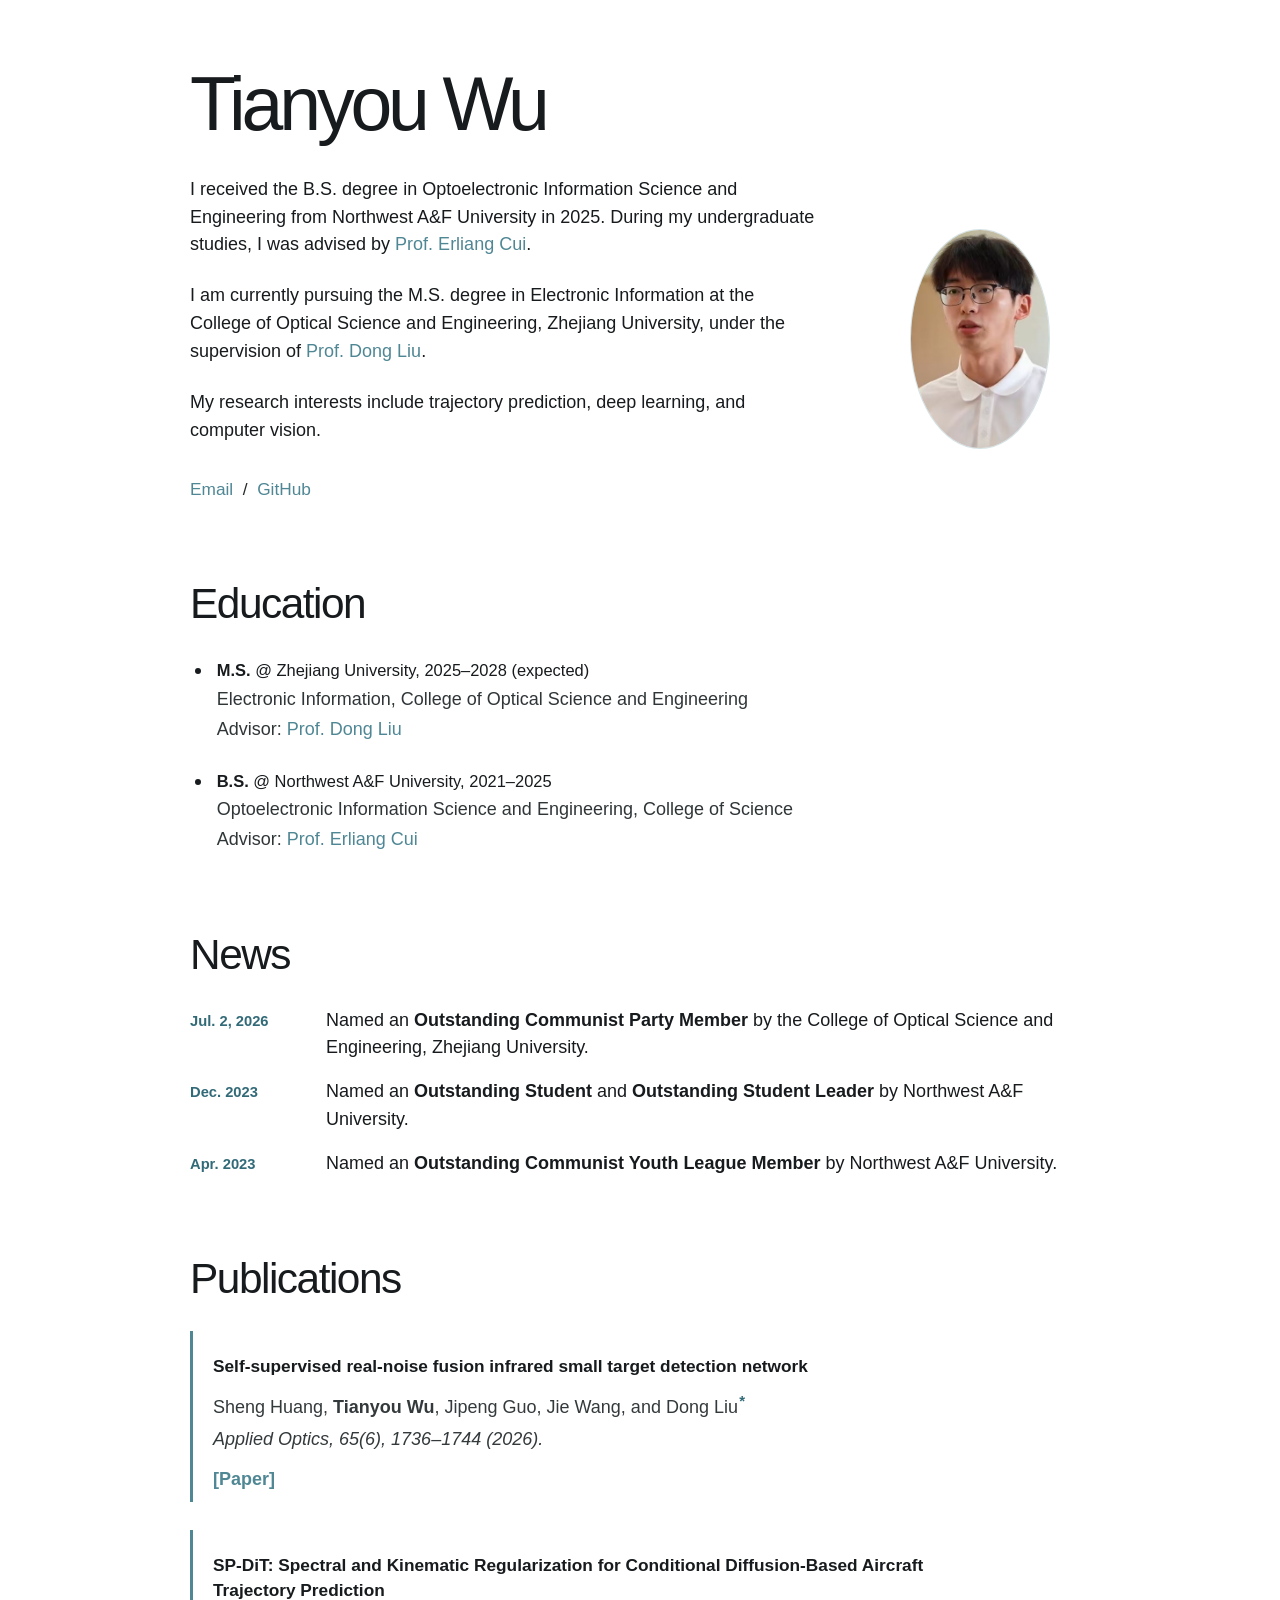
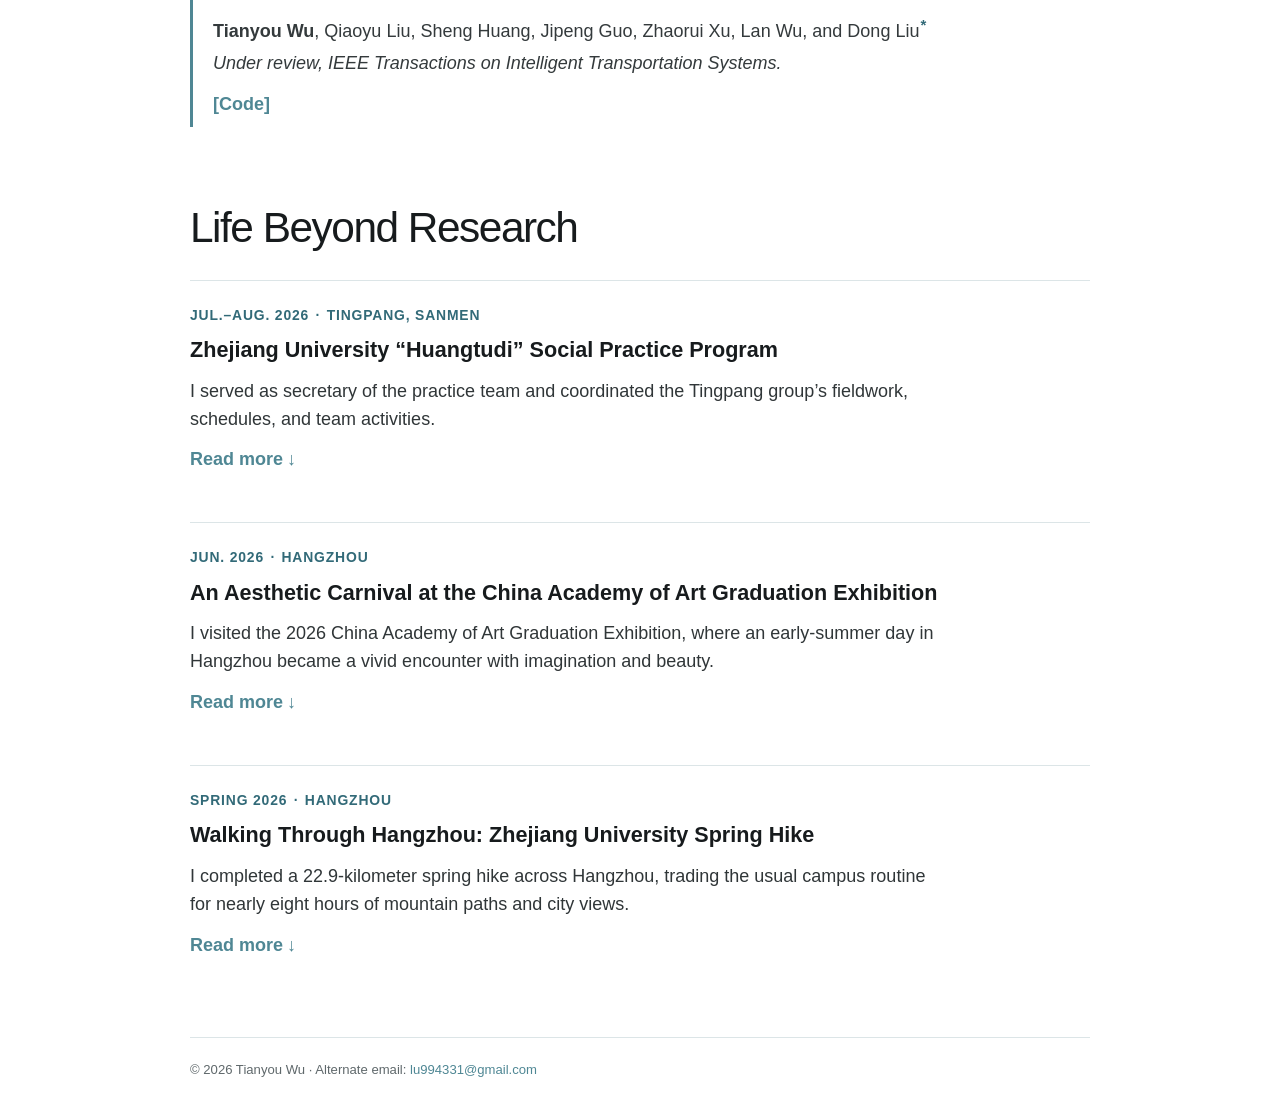
==== commit da1d0383: "修改" ====
--- a/index.html
+++ b/index.html
@@ -155,6 +155,7 @@
 
       <section aria-labelledby="news-title">
         <h2 id="news-title">News</h2>
+
         <ul class="news-list">
           <li>
             <time datetime="2026-07-02">Jul. 2, 2026</time>
@@ -164,11 +165,29 @@
               University.
             </span>
           </li>
+
+          <li>
+            <time datetime="2023-12">Dec. 2023</time>
+            <span>
+              Named an <strong>Outstanding Student</strong> and
+              <strong>Outstanding Student Leader</strong> by Northwest
+              A&amp;F University.
+            </span>
+          </li>
+
+          <li>
+            <time datetime="2023-04">Apr. 2023</time>
+            <span>
+              Named an
+              <strong>Outstanding Communist Youth League Member</strong>
+              by Northwest A&amp;F University.
+            </span>
+          </li>
         </ul>
       </section>
 
       <section aria-labelledby="publications-title">
-        <h2 id="publications-title">Publications &amp; Manuscripts</h2>
+        <h2 id="publications-title">Publications</h2>
         <article class="publication-entry">
           <h3>
             Self-supervised real-noise fusion infrared small target detection
@@ -185,9 +204,6 @@
           <p class="venue">
             <em>Applied Optics, 65(6), 1736–1744 (2026).</em>
           </p>
-          <p class="corresponding-note">
-            <sup>*</sup> Corresponding author.
-          </p>
           <p class="publication-links">
             <a
               href="https://doi.org/10.1364/AO.583720"
@@ -217,9 +233,6 @@
               Systems.</em
             >
           </p>
-          <p class="corresponding-note">
-            <sup>*</sup> Corresponding author.
-          </p>
           <p class="publication-links">
             <a
               href="https://github.com/RebelliousZC/SP-DiT"
--- a/styles.css
+++ b/styles.css
@@ -168,6 +168,10 @@
   align-items: baseline;
 }
 
+.news-list li + li {
+  margin-top: 16px;
+}
+
 .news-list time {
   color: var(--accent-dark);
   font-size: 0.92rem;
@@ -216,10 +220,7 @@
   font-weight: 700;
 }
 
-.corresponding-note {
-  color: var(--muted);
-  font-size: 0.82rem;
-}
+
 
 .life-entry {
   padding-top: 24px;
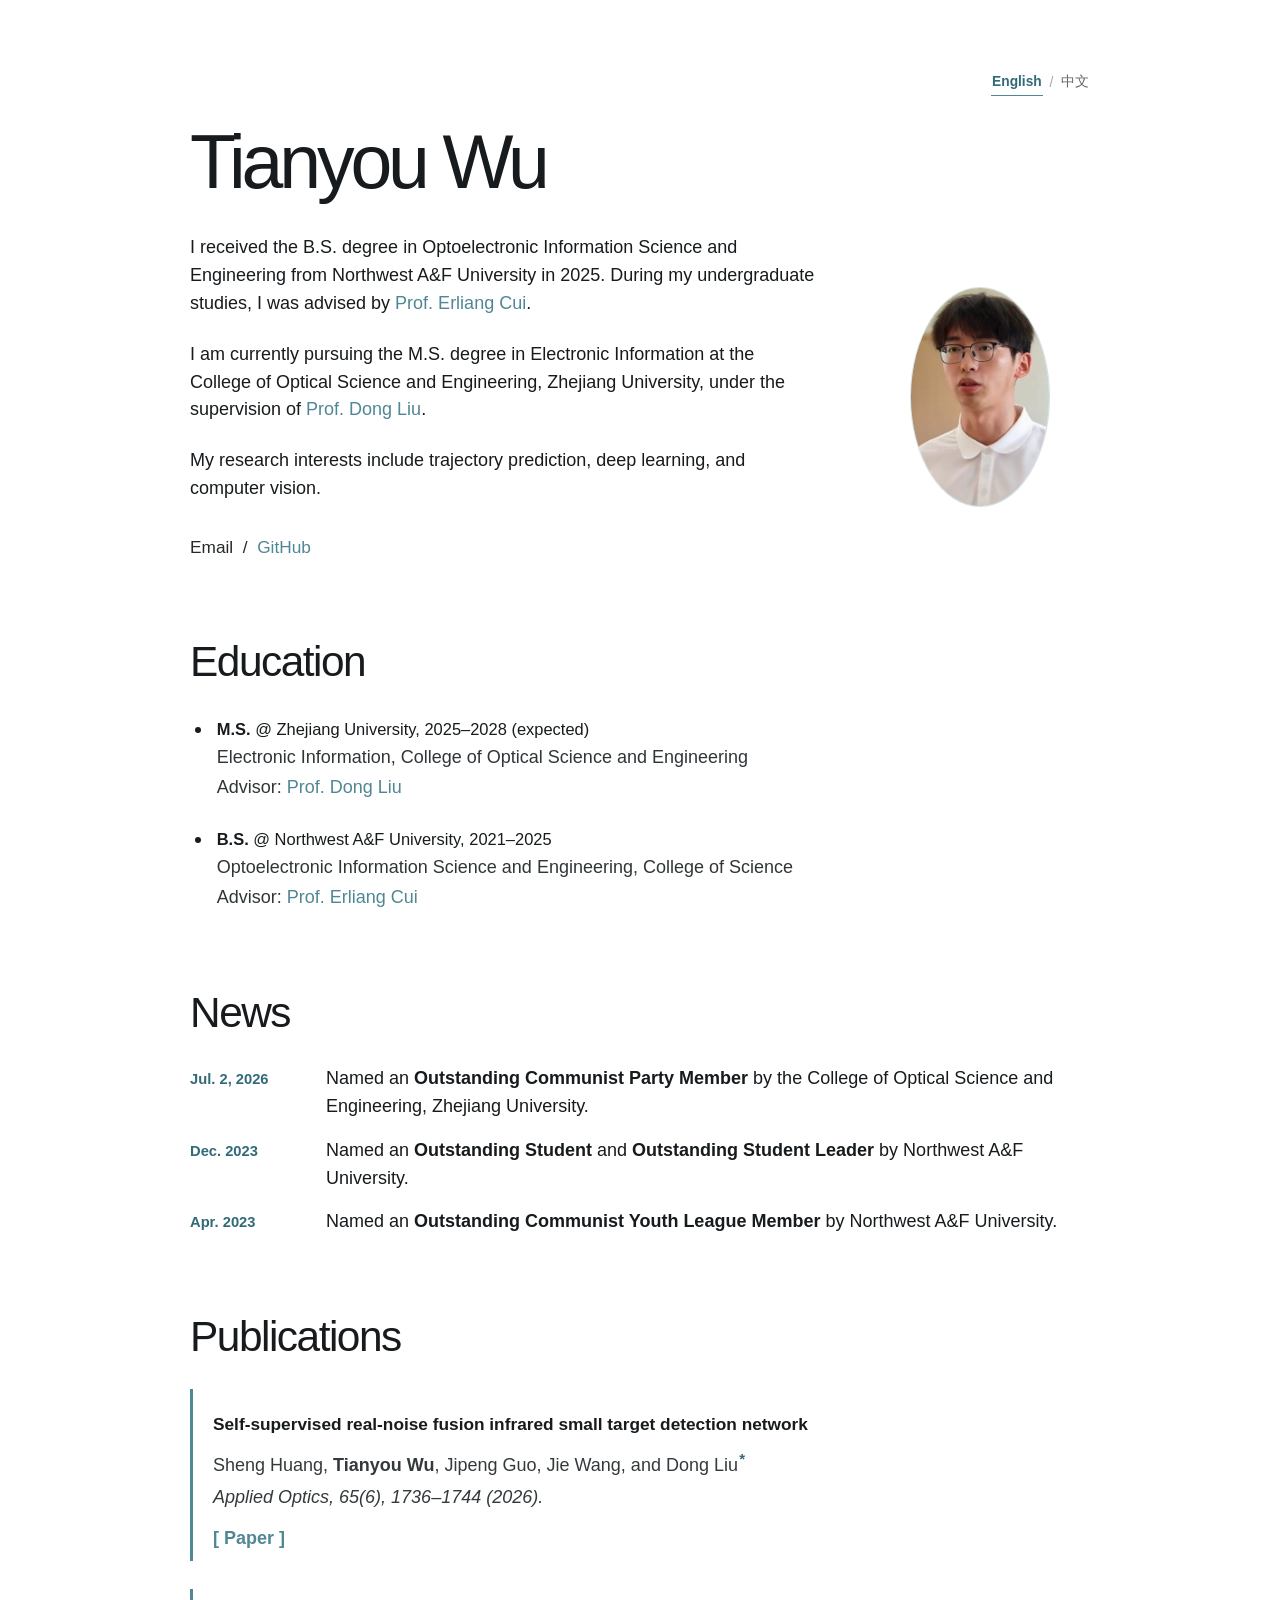
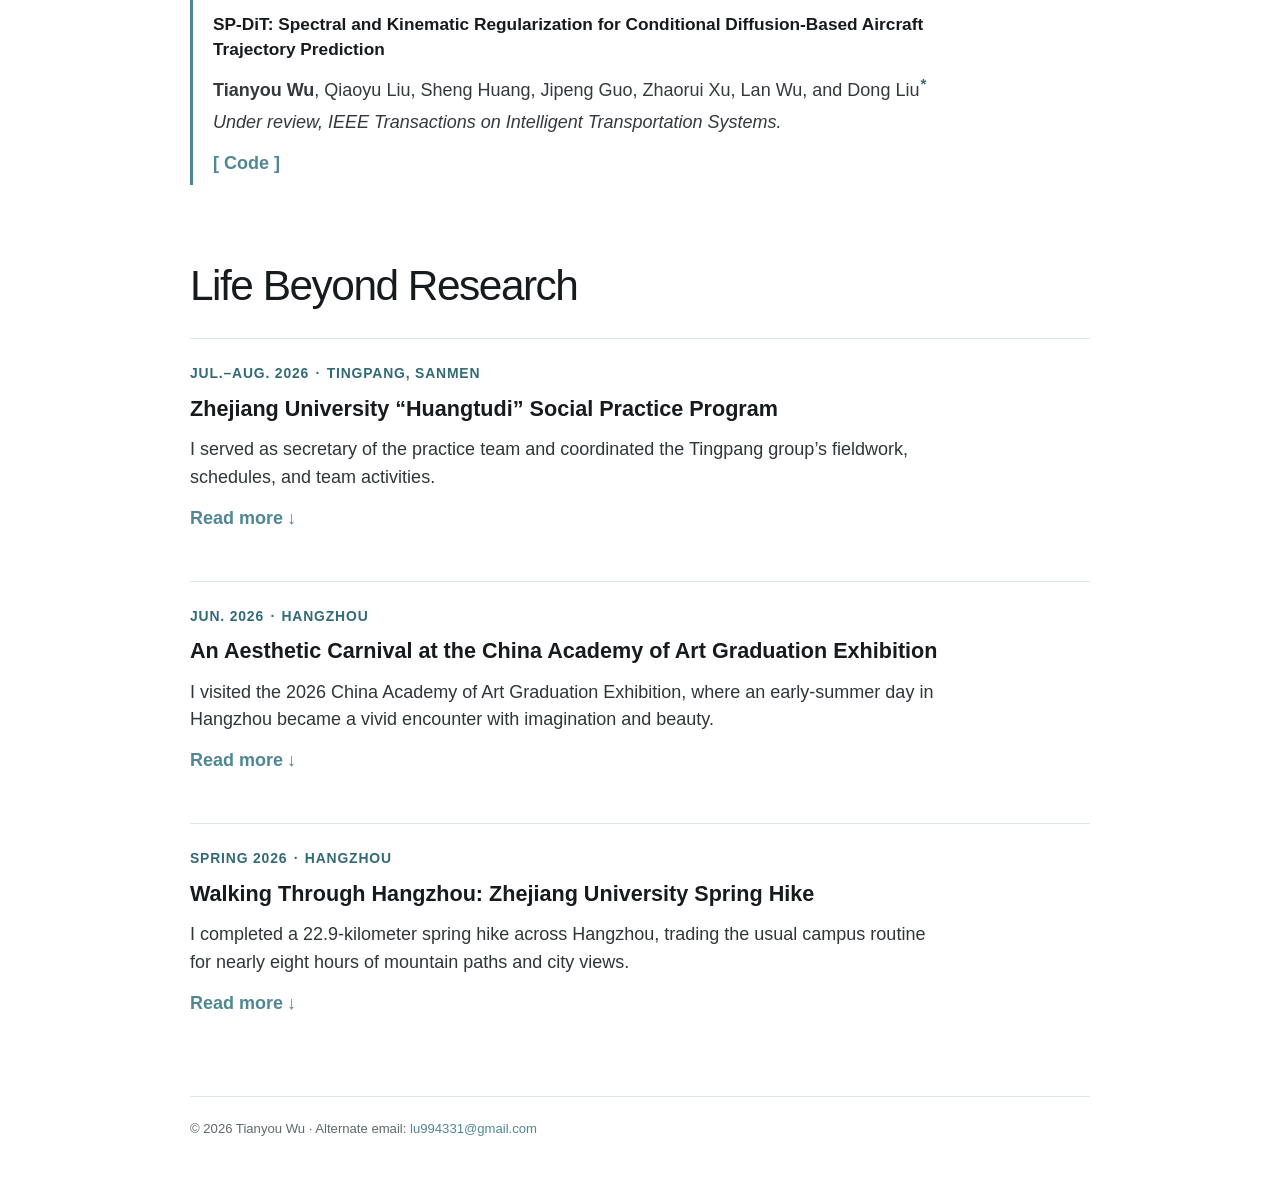
==== commit d13b2752: "Add files via upload" ====
--- a/index.html
+++ b/index.html
@@ -1,8 +1,29 @@
 <!doctype html>
-<html lang="en">
+<html lang="en" data-lang="en">
   <head>
     <meta charset="utf-8" />
     <meta name="viewport" content="width=device-width, initial-scale=1" />
+    <script>
+      (() => {
+        const storageKey = "tianyou-homepage-language";
+        let language;
+        try {
+          const saved = window.localStorage.getItem(storageKey);
+          language =
+            saved === "en" || saved === "zh"
+              ? saved
+              : navigator.language.toLowerCase().startsWith("zh")
+                ? "zh"
+                : "en";
+        } catch {
+          language = navigator.language.toLowerCase().startsWith("zh")
+            ? "zh"
+            : "en";
+        }
+        document.documentElement.dataset.lang = language;
+        document.documentElement.lang = language === "zh" ? "zh-CN" : "en";
+      })();
+    </script>
     <title>Tianyou Wu — Academic Homepage</title>
     <meta
       name="description"
@@ -52,12 +73,35 @@
   </head>
   <body>
     <main class="site-shell">
+      <nav
+        class="language-switcher"
+        aria-label="Language switcher / 语言切换"
+      >
+        <button
+          class="language-button"
+          type="button"
+          data-set-lang="en"
+          aria-pressed="true"
+        >
+          English
+        </button>
+        <span aria-hidden="true">/</span>
+        <button
+          class="language-button"
+          type="button"
+          data-set-lang="zh"
+          aria-pressed="false"
+        >
+          中文
+        </button>
+      </nav>
+
       <header class="hero" aria-labelledby="page-title">
         <h1 id="page-title">Tianyou Wu</h1>
 
         <div class="hero-grid">
           <div class="bio">
-            <p>
+            <p class="lang-en">
               I received the B.S. degree in Optoelectronic Information Science
               and Engineering from Northwest A&amp;F University in 2025. During
               my undergraduate studies, I was advised by
@@ -68,8 +112,17 @@
                 >Prof. Erliang Cui</a
               >.
             </p>
-
-            <p>
+            <p class="lang-zh" lang="zh-CN">
+              我于2025年获得西北农林科技大学光电信息科学与工程专业理学学士学位。本科期间师从
+              <a
+                href="https://lxy.nwsuaf.edu.cn/szdw/438154.htm"
+                target="_blank"
+                rel="noopener noreferrer"
+                >崔二亮教授</a
+              >。
+            </p>
+
+            <p class="lang-en">
               I am currently pursuing the M.S. degree in Electronic Information
               at the College of Optical Science and Engineering, Zhejiang
               University, under the supervision of
@@ -80,14 +133,32 @@
                 >Prof. Dong Liu</a
               >.
             </p>
-
-            <p>
+            <p class="lang-zh" lang="zh-CN">
+              目前，我在浙江大学光电科学与工程学院攻读电子信息专业硕士学位，导师为
+              <a
+                href="https://person.zju.edu.cn/liudong"
+                target="_blank"
+                rel="noopener noreferrer"
+                >刘东教授</a
+              >。
+            </p>
+
+            <p class="lang-en">
               My research interests include trajectory prediction, deep
               learning, and computer vision.
             </p>
-
-            <nav class="profile-links" aria-label="Academic links">
-              <a href="mailto:22530066@zju.edu.cn">Email</a>
+            <p class="lang-zh" lang="zh-CN">
+              我的研究兴趣包括轨迹预测、深度学习与计算机视觉。
+            </p>
+
+            <nav
+              class="profile-links"
+              aria-label="Academic links / 学术链接"
+            >
+              <a href="mailto:22530066@zju.edu.cn">
+                <span class="lang-en">Email</span>
+                <span class="lang-zh" lang="zh-CN">邮箱</span>
+              </a>
               <span aria-hidden="true">/</span>
               <a
                 href="https://github.com/RebelliousZC"
@@ -102,7 +173,7 @@
             <img
               class="profile-image"
               src="assets/images/profile.jpg"
-              alt="Portrait of Tianyou Wu"
+              alt="Portrait of Tianyou Wu / Tianyou Wu 肖像"
               width="660"
               height="496"
               fetchpriority="high"
@@ -112,17 +183,26 @@
       </header>
 
       <section aria-labelledby="education-title">
-        <h2 id="education-title">Education</h2>
+        <h2 id="education-title">
+          <span class="lang-en">Education</span>
+          <span class="lang-zh" lang="zh-CN">教育经历</span>
+        </h2>
         <ul class="education-list">
           <li>
-            <p class="degree-line">
+            <p class="degree-line lang-en">
               <strong>M.S.</strong> @ Zhejiang University, 2025–2028 (expected)
             </p>
-            <p class="degree-detail">
+            <p class="degree-line lang-zh" lang="zh-CN">
+              <strong>硕士</strong> @ 浙江大学，2025–2028（预计）
+            </p>
+            <p class="degree-detail lang-en">
               Electronic Information, College of Optical Science and
               Engineering
             </p>
-            <p class="degree-detail">
+            <p class="degree-detail lang-zh" lang="zh-CN">
+              电子信息，光电科学与工程学院
+            </p>
+            <p class="degree-detail lang-en">
               Advisor:
               <a
                 href="https://person.zju.edu.cn/liudong"
@@ -131,16 +211,31 @@
                 >Prof. Dong Liu</a
               >
             </p>
+            <p class="degree-detail lang-zh" lang="zh-CN">
+              导师：
+              <a
+                href="https://person.zju.edu.cn/liudong"
+                target="_blank"
+                rel="noopener noreferrer"
+                >刘东教授</a
+              >
+            </p>
           </li>
           <li>
-            <p class="degree-line">
+            <p class="degree-line lang-en">
               <strong>B.S.</strong> @ Northwest A&amp;F University, 2021–2025
             </p>
-            <p class="degree-detail">
+            <p class="degree-line lang-zh" lang="zh-CN">
+              <strong>学士</strong> @ 西北农林科技大学，2021–2025
+            </p>
+            <p class="degree-detail lang-en">
               Optoelectronic Information Science and Engineering, College of
               Science
             </p>
-            <p class="degree-detail">
+            <p class="degree-detail lang-zh" lang="zh-CN">
+              光电信息科学与工程，理学院
+            </p>
+            <p class="degree-detail lang-en">
               Advisor:
               <a
                 href="https://lxy.nwsuaf.edu.cn/szdw/438154.htm"
@@ -149,45 +244,75 @@
                 >Prof. Erliang Cui</a
               >
             </p>
+            <p class="degree-detail lang-zh" lang="zh-CN">
+              导师：
+              <a
+                href="https://lxy.nwsuaf.edu.cn/szdw/438154.htm"
+                target="_blank"
+                rel="noopener noreferrer"
+                >崔二亮教授</a
+              >
+            </p>
           </li>
         </ul>
       </section>
 
       <section aria-labelledby="news-title">
-        <h2 id="news-title">News</h2>
-
+        <h2 id="news-title">
+          <span class="lang-en">News</span>
+          <span class="lang-zh" lang="zh-CN">近期动态</span>
+        </h2>
         <ul class="news-list">
           <li>
-            <time datetime="2026-07-02">Jul. 2, 2026</time>
-            <span>
+            <time datetime="2026-07-02">
+              <span class="lang-en">Jul. 2, 2026</span>
+              <span class="lang-zh" lang="zh-CN">2026年7月2日</span>
+            </time>
+            <span class="lang-en">
               Named an <strong>Outstanding Communist Party Member</strong> by
               the College of Optical Science and Engineering, Zhejiang
               University.
             </span>
+            <span class="lang-zh" lang="zh-CN">
+              获评浙江大学光电科学与工程学院<strong>“优秀共产党员”</strong>。
+            </span>
           </li>
-
           <li>
-            <time datetime="2023-12">Dec. 2023</time>
-            <span>
+            <time datetime="2023-12">
+              <span class="lang-en">Dec. 2023</span>
+              <span class="lang-zh" lang="zh-CN">2023年12月</span>
+            </time>
+            <span class="lang-en">
               Named an <strong>Outstanding Student</strong> and
               <strong>Outstanding Student Leader</strong> by Northwest
               A&amp;F University.
             </span>
+            <span class="lang-zh" lang="zh-CN">
+              获评西北农林科技大学<strong>“优秀大学生”</strong>和<strong>“优秀学生干部”</strong>。
+            </span>
           </li>
-
           <li>
-            <time datetime="2023-04">Apr. 2023</time>
-            <span>
+            <time datetime="2023-04">
+              <span class="lang-en">Apr. 2023</span>
+              <span class="lang-zh" lang="zh-CN">2023年4月</span>
+            </time>
+            <span class="lang-en">
               Named an
               <strong>Outstanding Communist Youth League Member</strong>
               by Northwest A&amp;F University.
             </span>
+            <span class="lang-zh" lang="zh-CN">
+              获评西北农林科技大学<strong>“优秀共青团员”</strong>。
+            </span>
           </li>
         </ul>
       </section>
 
       <section aria-labelledby="publications-title">
-        <h2 id="publications-title">Publications</h2>
+        <h2 id="publications-title">
+          <span class="lang-en">Publications</span>
+          <span class="lang-zh" lang="zh-CN">论文成果</span>
+        </h2>
         <article class="publication-entry">
           <h3>
             Self-supervised real-noise fusion infrared small target detection
@@ -197,7 +322,7 @@
             Sheng Huang, <strong>Tianyou Wu</strong>, Jipeng Guo, Jie Wang, and
             Dong Liu<sup
               class="corresponding-mark"
-              aria-label="corresponding author"
+              aria-label="corresponding author / 通讯作者"
               >*</sup
             >
           </p>
@@ -209,7 +334,9 @@
               href="https://doi.org/10.1364/AO.583720"
               target="_blank"
               rel="noopener noreferrer"
-              >Paper</a
+              >
+                <span class="lang-en">Paper</span>
+                <span class="lang-zh" lang="zh-CN">论文</span></a
             >
           </p>
         </article>
@@ -223,14 +350,17 @@
             <strong>Tianyou Wu</strong>, Qiaoyu Liu, Sheng Huang, Jipeng Guo,
             Zhaorui Xu, Lan Wu, and Dong Liu<sup
               class="corresponding-mark"
-              aria-label="corresponding author"
+              aria-label="corresponding author / 通讯作者"
               >*</sup
             >
           </p>
           <p class="venue">
-            <em
+            <em class="lang-en"
               >Under review, IEEE Transactions on Intelligent Transportation
               Systems.</em
+            >
+            <em class="lang-zh" lang="zh-CN"
+              >IEEE Transactions on Intelligent Transportation Systems，在审。</em
             >
           </p>
           <p class="publication-links">
@@ -238,32 +368,54 @@
               href="https://github.com/RebelliousZC/SP-DiT"
               target="_blank"
               rel="noopener noreferrer"
-              >Code</a
+              >
+                <span class="lang-en">Code</span>
+                <span class="lang-zh" lang="zh-CN">代码</span></a
             >
           </p>
         </article>
       </section>
 
       <section aria-labelledby="life-title">
-        <h2 id="life-title">Life Beyond Research</h2>
+        <h2 id="life-title">
+          <span class="lang-en">Life Beyond Research</span>
+          <span class="lang-zh" lang="zh-CN">科研之外</span>
+        </h2>
         <article class="life-entry">
-          <p class="eyebrow">
+          <p class="eyebrow lang-en">
             <time datetime="2026-07">Jul.–Aug. 2026</time>
             <span aria-hidden="true">·</span>
             Tingpang, Sanmen
           </p>
-          <h3>Zhejiang University “Huangtudi” Social Practice Program</h3>
-          <p class="life-lead">
+          <p class="eyebrow lang-zh" lang="zh-CN">
+            <time datetime="2026-07">2026年7–8月</time>
+            <span aria-hidden="true">·</span>
+            三门亭旁
+          </p>
+          <h3>
+            <span class="lang-en"
+              >Zhejiang University “Huangtudi” Social Practice Program</span
+            >
+            <span class="lang-zh" lang="zh-CN"
+              >浙江大学“黄土地”社会实践</span
+            >
+          </h3>
+          <p class="life-lead lang-en">
             I served as secretary of the practice team and coordinated the
             Tingpang group’s fieldwork, schedules, and team activities.
           </p>
+          <p class="life-lead lang-zh" lang="zh-CN">
+            担任实践团书记，负责亭旁组调研、行程及团队活动的统筹协调。
+          </p>
 
           <details class="life-details">
             <summary>
-              <span class="read-more">Read more</span>
-              <span class="read-less">Show less</span>
+              <span class="read-more lang-en">Read more</span>
+              <span class="read-less lang-en">Show less</span>
+              <span class="read-more lang-zh" lang="zh-CN">展开阅读</span>
+              <span class="read-less lang-zh" lang="zh-CN">收起</span>
             </summary>
-            <div class="details-copy">
+            <div class="details-copy lang-en">
               <p>
                 Our group investigated Tingpang’s specialty agriculture and the
                 local history of the “First Red Flag in Zhejiang.” We also took
@@ -290,7 +442,21 @@
                 service, cooperation, and reflection.
               </p>
             </div>
-            <div class="photo-gallery" aria-label="Photos from Tingpang">
+            <div class="details-copy lang-zh" lang="zh-CN">
+              <p>
+                我们围绕亭旁镇精品农业和“浙江红旗第一飘”等主题开展调研，并在实践团辩论赛中取得第一名。走出校园、深入基层，使我更加真切地认识到：服务基层既要认真倾听各方诉求，也要协调不同需要，并将计划落实为具体行动。
+              </p>
+              <p>
+                作为实践团书记，我负责行程安排、任务分工、沟通联络与现场协调，推动各项工作有序衔接。比比赛成绩更珍贵的，是在实地走访中理解地方历史、农业发展与社区治理之间的联系。这段经历提升了我的组织协调、团队协作和应对实际问题的能力。
+              </p>
+              <p>
+                更重要的是，这次实践让我认识到，有意义的学习应当扎根真实社会。通过接触基层发展与红色历史，我进一步增强了社会责任意识，也在服务、合作与反思中锻炼了自我。
+              </p>
+            </div>
+            <div
+              class="photo-gallery"
+              aria-label="Photos from Tingpang / 亭旁实践照片"
+            >
               <figure>
                 <a
                   href="assets/images/tingpang-meeting.jpg"
@@ -304,7 +470,10 @@
                     loading="lazy"
                   />
                 </a>
-                <figcaption>Fieldwork discussion in Tingpang.</figcaption>
+                <figcaption>
+                  <span class="lang-en">Fieldwork discussion in Tingpang.</span>
+                  <span class="lang-zh" lang="zh-CN">亭旁调研座谈。</span>
+                </figcaption>
               </figure>
               <figure>
                 <a
@@ -319,7 +488,10 @@
                     loading="lazy"
                   />
                 </a>
-                <figcaption>Preparing for the team debate.</figcaption>
+                <figcaption>
+                  <span class="lang-en">Preparing for the team debate.</span>
+                  <span class="lang-zh" lang="zh-CN">准备实践团辩论赛。</span>
+                </figcaption>
               </figure>
               <figure>
                 <a
@@ -334,7 +506,10 @@
                     loading="lazy"
                   />
                 </a>
-                <figcaption>Speaking during a team activity.</figcaption>
+                <figcaption>
+                  <span class="lang-en">Speaking during a team activity.</span>
+                  <span class="lang-zh" lang="zh-CN">在团队活动中发言。</span>
+                </figcaption>
               </figure>
               <figure>
                 <a
@@ -349,34 +524,52 @@
                     loading="lazy"
                   />
                 </a>
-                <figcaption>A view across Tingpang.</figcaption>
+                <figcaption>
+                  <span class="lang-en">A view across Tingpang.</span>
+                  <span class="lang-zh" lang="zh-CN">亭旁风景。</span>
+                </figcaption>
               </figure>
             </div>
           </details>
         </article>
 
         <article class="life-entry">
-          <p class="eyebrow">
+          <p class="eyebrow lang-en">
             <time datetime="2026-06">Jun. 2026</time>
             <span aria-hidden="true">·</span>
             Hangzhou
           </p>
+          <p class="eyebrow lang-zh" lang="zh-CN">
+            <time datetime="2026-06">2026年6月</time>
+            <span aria-hidden="true">·</span>
+            杭州
+          </p>
           <h3>
-            An Aesthetic Carnival at the China Academy of Art Graduation
-            Exhibition
+            <span class="lang-en"
+              >An Aesthetic Carnival at the China Academy of Art Graduation
+              Exhibition</span
+            >
+            <span class="lang-zh" lang="zh-CN"
+              >在中国美术学院毕业展中感受审美狂欢</span
+            >
           </h3>
-          <p class="life-lead">
+          <p class="life-lead lang-en">
             I visited the 2026 China Academy of Art Graduation Exhibition,
             where an early-summer day in Hangzhou became a vivid encounter with
             imagination and beauty.
           </p>
+          <p class="life-lead lang-zh" lang="zh-CN">
+            参观2026中国美术学院毕业展，在杭州初夏与想象力和美相遇。
+          </p>
 
           <details class="life-details">
             <summary>
-              <span class="read-more">Read more</span>
-              <span class="read-less">Show less</span>
+              <span class="read-more lang-en">Read more</span>
+              <span class="read-less lang-en">Show less</span>
+              <span class="read-more lang-zh" lang="zh-CN">展开阅读</span>
+              <span class="read-less lang-zh" lang="zh-CN">收起</span>
             </summary>
-            <div class="details-copy">
+            <div class="details-copy lang-en">
               <p>
                 Moving through paintings, illustrations, installations, and
                 sculptures, I encountered not one fixed definition of beauty,
@@ -409,10 +602,29 @@
                 >
               </p>
             </div>
+            <div class="details-copy lang-zh" lang="zh-CN">
+              <p>
+                穿行于绘画、插画、装置与雕塑之间，我看到的并不是一种固定的“美”，而是许多个性鲜明的视觉世界。熟悉的材料被重组为陌生而梦幻的场景，私人记忆、细微情绪与想象空间被转化为可见的形式，让人不由自主地停下脚步，再看一眼。
+              </p>
+              <p>
+                这场毕业展像一场独属灵魂的审美狂欢。有些作品令人一见倾心，有些则保留着不安与暧昧；它们共同提醒我，美并不只存在于精致与对称之中，也可能来自一种新的观看方式、一份诚实的情感，或将内心世界呈现出来的勇气。
+              </p>
+              <p>
+                作为一名工科学生，我也重新体会到，精确与想象并非对立。对形式的敏感、对不确定性的开放，以及跳出惯常模式的观察力，无论对艺术创作还是科学研究都同样重要。
+              </p>
+              <p class="life-links">
+                <a
+                  href="https://www.caa.edu.cn/info/26611/1927782.htm"
+                  target="_blank"
+                  rel="noopener noreferrer"
+                  >展览信息</a
+                >
+              </p>
+            </div>
 
             <div
               class="photo-gallery"
-              aria-label="Photos from the China Academy of Art exhibition"
+              aria-label="Photos from the China Academy of Art exhibition / 中国美术学院毕业展照片"
             >
               <figure>
                 <a
@@ -427,7 +639,14 @@
                     loading="lazy"
                   />
                 </a>
-                <figcaption>A miniature world assembled in detail.</figcaption>
+                <figcaption>
+                  <span class="lang-en"
+                    >A miniature world assembled in detail.</span
+                  >
+                  <span class="lang-zh" lang="zh-CN"
+                    >由细节搭建而成的微缩世界。</span
+                  >
+                </figcaption>
               </figure>
               <figure>
                 <a
@@ -442,7 +661,12 @@
                     loading="lazy"
                   />
                 </a>
-                <figcaption>Forms shaped by light and shadow.</figcaption>
+                <figcaption>
+                  <span class="lang-en">Forms shaped by light and shadow.</span>
+                  <span class="lang-zh" lang="zh-CN"
+                    >由光影塑造的形态。</span
+                  >
+                </figcaption>
               </figure>
               <figure>
                 <a
@@ -457,7 +681,10 @@
                     loading="lazy"
                   />
                 </a>
-                <figcaption>Illustrations framed in color.</figcaption>
+                <figcaption>
+                  <span class="lang-en">Illustrations framed in color.</span>
+                  <span class="lang-zh" lang="zh-CN">被色彩环绕的插画。</span>
+                </figcaption>
               </figure>
               <figure class="gallery-portrait">
                 <a
@@ -472,31 +699,53 @@
                     loading="lazy"
                   />
                 </a>
-                <figcaption>A dreamlike doorway in deep blue.</figcaption>
+                <figcaption>
+                  <span class="lang-en">A dreamlike doorway in deep blue.</span>
+                  <span class="lang-zh" lang="zh-CN"
+                    >深蓝色中梦境般的门扉。</span
+                  >
+                </figcaption>
               </figure>
             </div>
           </details>
         </article>
 
         <article class="life-entry">
-          <p class="eyebrow">
+          <p class="eyebrow lang-en">
             <time datetime="2026-05">Spring 2026</time>
             <span aria-hidden="true">·</span>
             Hangzhou
           </p>
-          <h3>Walking Through Hangzhou: Zhejiang University Spring Hike</h3>
-          <p class="life-lead">
+          <p class="eyebrow lang-zh" lang="zh-CN">
+            <time datetime="2026-05">2026年春</time>
+            <span aria-hidden="true">·</span>
+            杭州
+          </p>
+          <h3>
+            <span class="lang-en"
+              >Walking Through Hangzhou: Zhejiang University Spring Hike</span
+            >
+            <span class="lang-zh" lang="zh-CN"
+              >用脚丈量杭城：浙江大学春季毅行</span
+            >
+          </h3>
+          <p class="life-lead lang-en">
             I completed a 22.9-kilometer spring hike across Hangzhou, trading
             the usual campus routine for nearly eight hours of mountain paths
             and city views.
           </p>
+          <p class="life-lead lang-zh" lang="zh-CN">
+            完成22.9公里春季毅行，用近八小时走过山路与城市风景。
+          </p>
 
           <details class="life-details">
             <summary>
-              <span class="read-more">Read more</span>
-              <span class="read-less">Show less</span>
+              <span class="read-more lang-en">Read more</span>
+              <span class="read-less lang-en">Show less</span>
+              <span class="read-more lang-zh" lang="zh-CN">展开阅读</span>
+              <span class="read-less lang-zh" lang="zh-CN">收起</span>
             </summary>
-            <div class="details-copy">
+            <div class="details-copy lang-en">
               <p>
                 The route connected campus, wooded hills, distant skylines, and
                 views across West Lake. Places that usually appeared as names
@@ -519,10 +768,21 @@
                 become a journey.
               </p>
             </div>
+            <div class="details-copy lang-zh" lang="zh-CN">
+              <p>
+                路线串联起校园、林木掩映的山岭、远处的城市天际线与西湖风景。地图上熟悉的地名，在脚步中逐渐变成坡度、转弯、树荫与不断变化的地平线。以步行的方式重新认识杭州，城市显得更加辽阔，也更加亲近。
+              </p>
+              <p>
+                22.9公里、38,617步、近八小时的行程中，既有陡峭的上坡，也有终点仿佛仍在远方的漫长路段。这也是一次关于节奏的练习：保持稳定，在疲惫时及时调整，再用一个个小目标把自己带到下一程。
+              </p>
+              <p>
+                抵达终点带来的不只是刷新个人纪录的满足。毅行让我以更缓慢的方式感受杭州，也再次提醒我，耐力往往并不轰轰烈烈，而是由寻常的一步又一步耐心累积，最终连成一段完整的旅程。
+              </p>
+            </div>
 
             <div
               class="photo-gallery"
-              aria-label="Photos from the Zhejiang University spring hike"
+              aria-label="Photos from the Zhejiang University spring hike / 浙江大学春季毅行照片"
             >
               <figure class="gallery-portrait">
                 <a
@@ -537,7 +797,12 @@
                     loading="lazy"
                   />
                 </a>
-                <figcaption>22.90 kilometers and 38,617 steps.</figcaption>
+                <figcaption>
+                  <span class="lang-en">22.90 kilometers and 38,617 steps.</span>
+                  <span class="lang-zh" lang="zh-CN"
+                    >22.90公里与38,617步。</span
+                  >
+                </figcaption>
               </figure>
               <figure>
                 <a
@@ -552,7 +817,12 @@
                     loading="lazy"
                   />
                 </a>
-                <figcaption>The city unfolding beyond the hills.</figcaption>
+                <figcaption>
+                  <span class="lang-en">The city unfolding beyond the hills.</span>
+                  <span class="lang-zh" lang="zh-CN"
+                    >群山之外铺展开来的城市。</span
+                  >
+                </figcaption>
               </figure>
               <figure>
                 <a
@@ -567,7 +837,10 @@
                     loading="lazy"
                   />
                 </a>
-                <figcaption>West Lake seen from the trail.</figcaption>
+                <figcaption>
+                  <span class="lang-en">West Lake seen from the trail.</span>
+                  <span class="lang-zh" lang="zh-CN">从山径远眺西湖。</span>
+                </figcaption>
               </figure>
               <figure class="gallery-portrait">
                 <a
@@ -582,7 +855,10 @@
                     loading="lazy"
                   />
                 </a>
-                <figcaption>A keepsake from the spring hike.</figcaption>
+                <figcaption>
+                  <span class="lang-en">A keepsake from the spring hike.</span>
+                  <span class="lang-zh" lang="zh-CN">春季毅行的纪念。</span>
+                </figcaption>
               </figure>
             </div>
           </details>
@@ -590,11 +866,16 @@
       </section>
 
       <footer>
-        <p>
+        <p class="lang-en">
           © 2026 Tianyou Wu · Alternate email:
+          <a href="mailto:lu994331@gmail.com">lu994331@gmail.com</a>
+        </p>
+        <p class="lang-zh" lang="zh-CN">
+          © 2026 Tianyou Wu · 备用邮箱：
           <a href="mailto:lu994331@gmail.com">lu994331@gmail.com</a>
         </p>
       </footer>
     </main>
+    <script src="language.js" defer></script>
   </body>
 </html>
--- a/styles.css
+++ b/styles.css
@@ -27,6 +27,16 @@
   -webkit-font-smoothing: antialiased;
 }
 
+html[data-lang="en"] .lang-zh,
+html[data-lang="zh"] .lang-en {
+  display: none !important;
+}
+
+html[data-lang="zh"] body {
+  font-family: Arial, "PingFang SC", "Hiragino Sans GB", "Microsoft YaHei",
+    sans-serif;
+}
+
 img {
   display: block;
   max-width: 100%;
@@ -45,7 +55,8 @@
 }
 
 a:focus-visible,
-summary:focus-visible {
+summary:focus-visible,
+button:focus-visible {
   outline: 3px solid rgba(79, 135, 148, 0.32);
   outline-offset: 4px;
   border-radius: 2px;
@@ -55,6 +66,36 @@
   width: min(900px, calc(100% - 48px));
   margin: 0 auto;
   padding: 68px 0 38px;
+}
+
+.language-switcher {
+  display: flex;
+  justify-content: flex-end;
+  align-items: center;
+  gap: 0.42rem;
+  margin-bottom: 30px;
+  color: #a0a8aa;
+  font-size: 0.86rem;
+}
+
+.language-button {
+  padding: 3px 1px;
+  border: 0;
+  border-bottom: 1px solid transparent;
+  background: transparent;
+  color: var(--muted);
+  font: inherit;
+  cursor: pointer;
+}
+
+.language-button:hover,
+.language-button.is-active {
+  border-bottom-color: var(--accent);
+  color: var(--accent-dark);
+}
+
+.language-button.is-active {
+  font-weight: 700;
 }
 
 h1,
@@ -219,8 +260,6 @@
   color: var(--accent-dark);
   font-weight: 700;
 }
-
-
 
 .life-entry {
   padding-top: 24px;
@@ -379,6 +418,10 @@
     padding-top: 42px;
   }
 
+  .language-switcher {
+    margin-bottom: 24px;
+  }
+
   h1 {
     margin-bottom: 30px;
   }
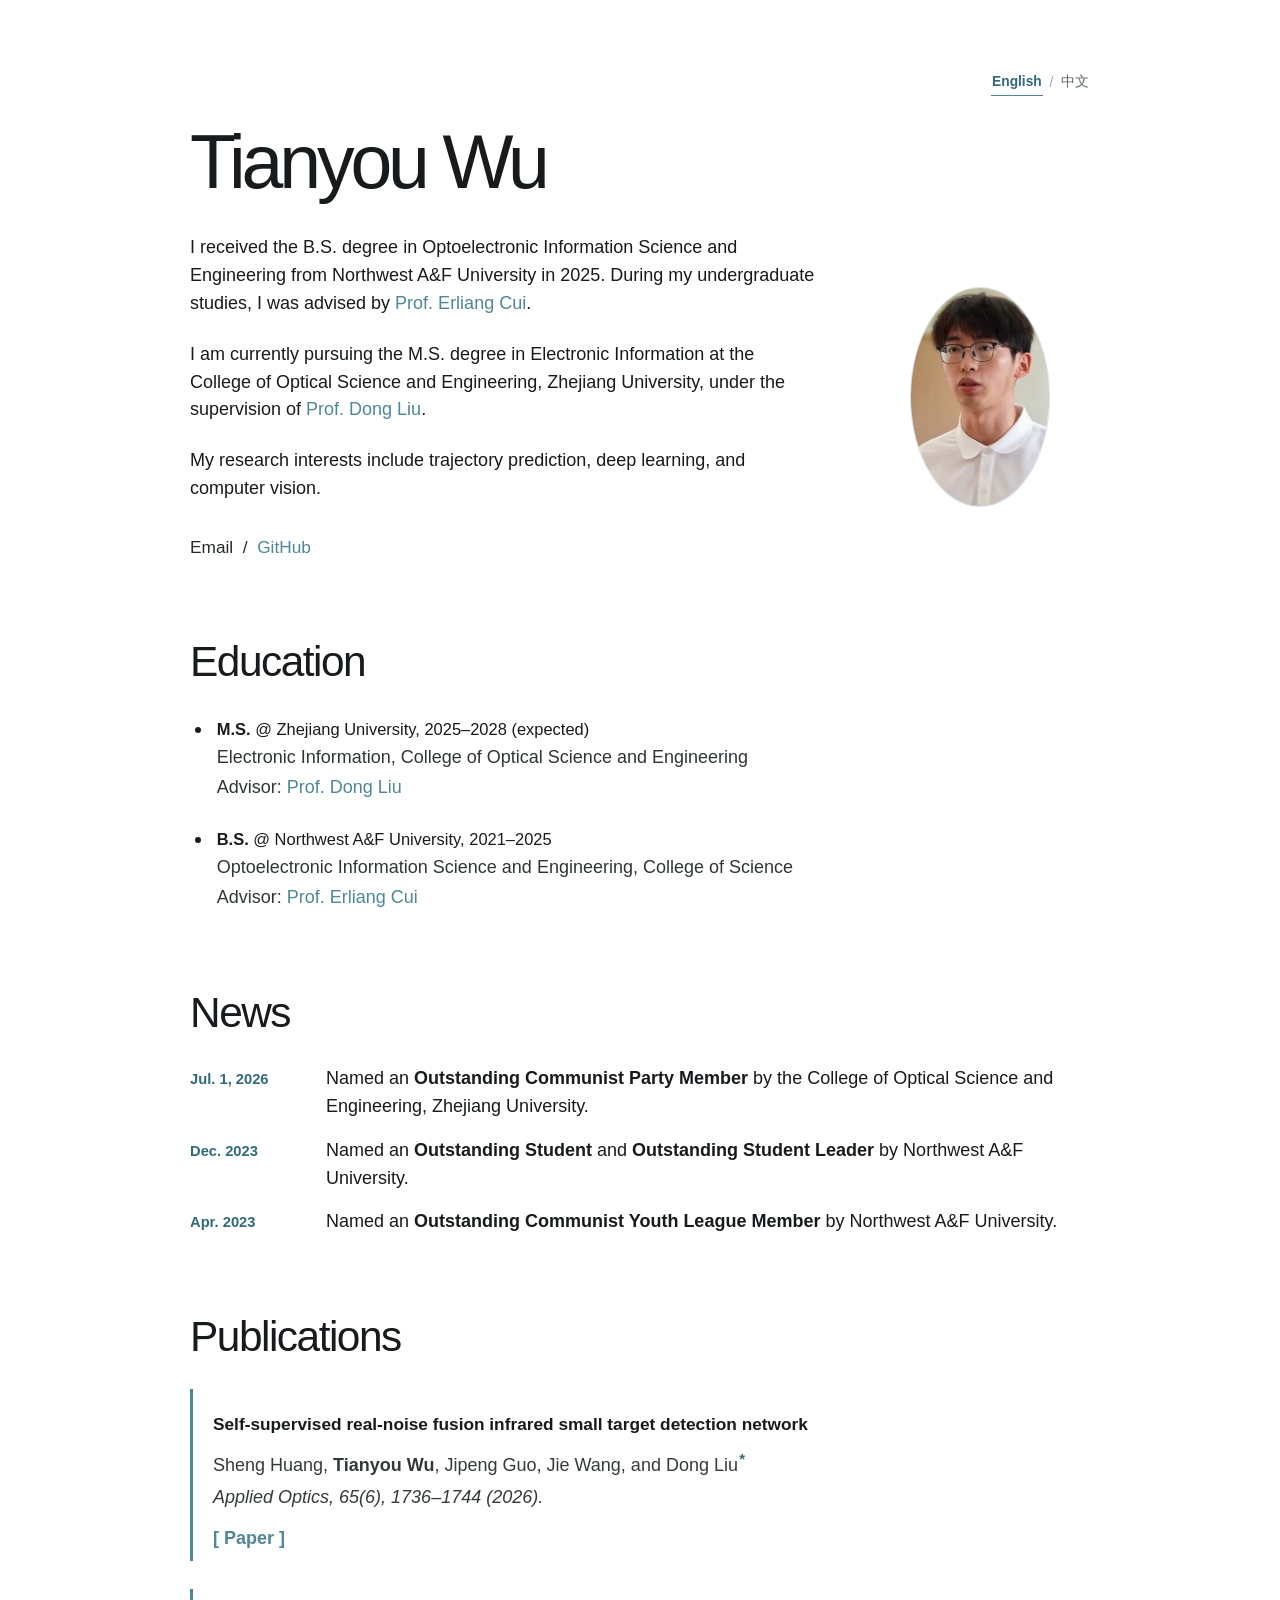
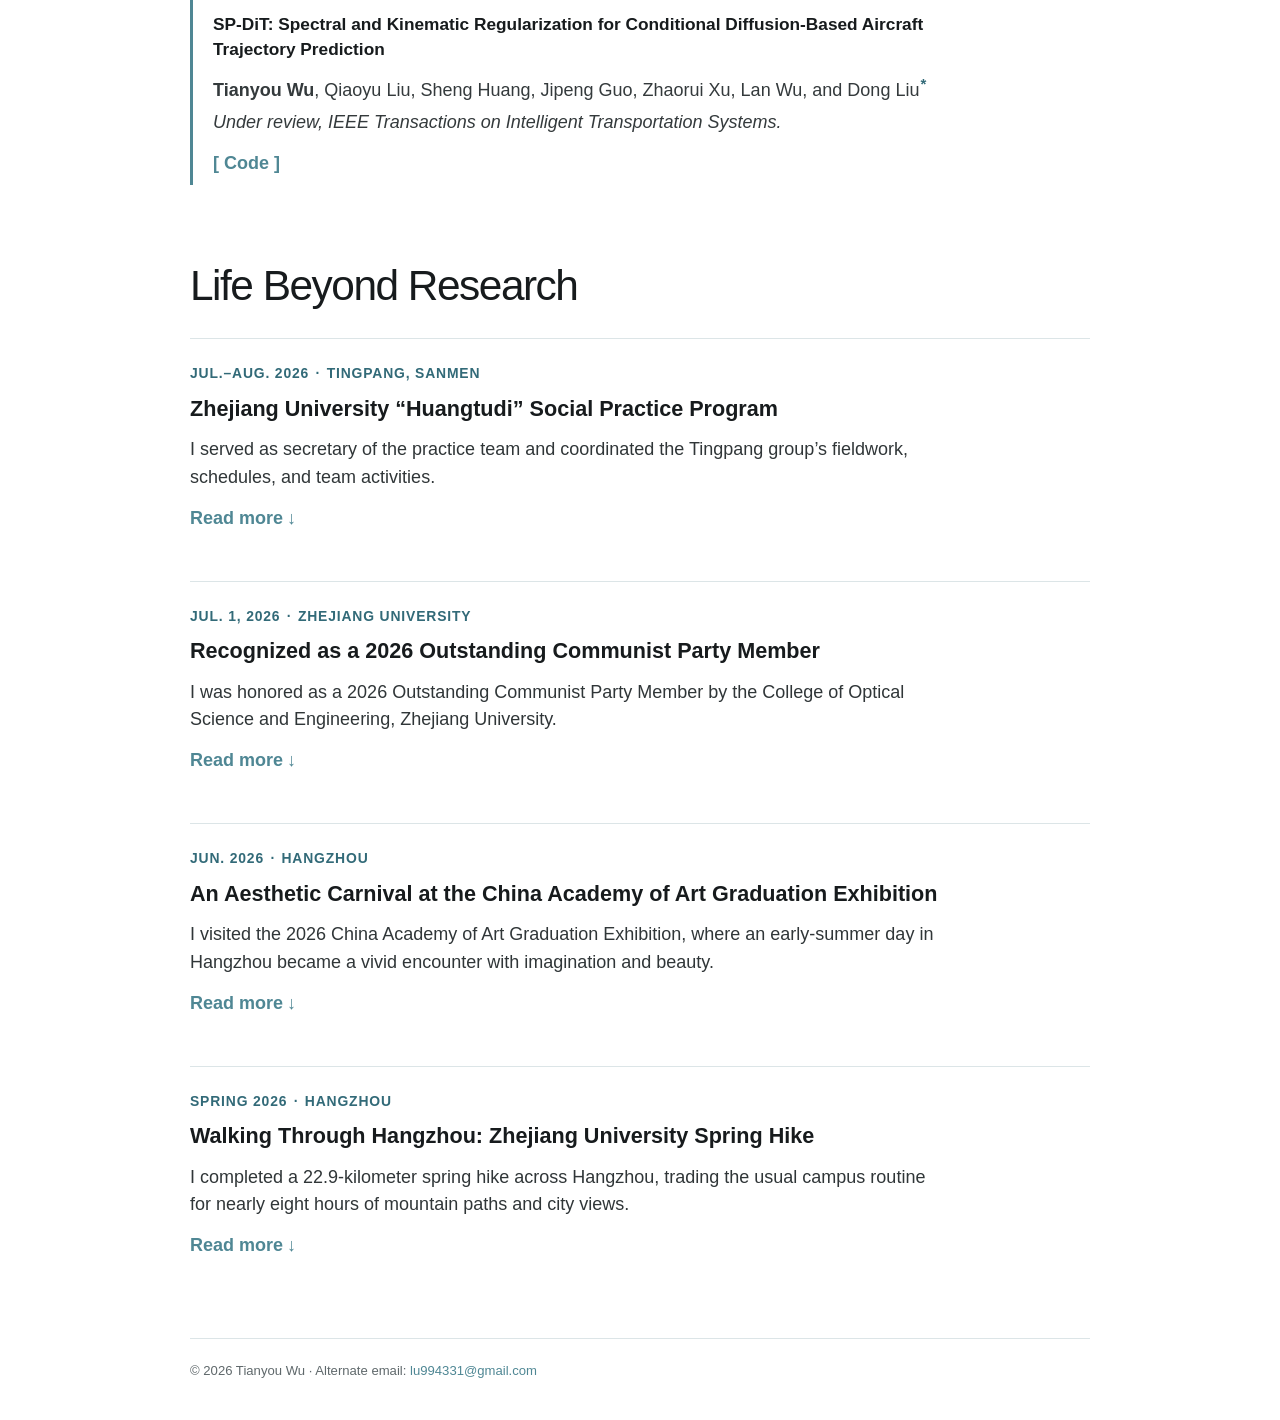
==== commit cbd827f6: "Add files via upload" ====
--- a/index.html
+++ b/index.html
@@ -264,9 +264,9 @@
         </h2>
         <ul class="news-list">
           <li>
-            <time datetime="2026-07-02">
-              <span class="lang-en">Jul. 2, 2026</span>
-              <span class="lang-zh" lang="zh-CN">2026年7月2日</span>
+            <time datetime="2026-07-01">
+              <span class="lang-en">Jul. 1, 2026</span>
+              <span class="lang-zh" lang="zh-CN">2026年7月1日</span>
             </time>
             <span class="lang-en">
               Named an <strong>Outstanding Communist Party Member</strong> by
@@ -535,6 +535,101 @@
 
         <article class="life-entry">
           <p class="eyebrow lang-en">
+            <time datetime="2026-07-01">Jul. 1, 2026</time>
+            <span aria-hidden="true">·</span>
+            Zhejiang University
+          </p>
+          <p class="eyebrow lang-zh" lang="zh-CN">
+            <time datetime="2026-07-01">2026年7月1日</time>
+            <span aria-hidden="true">·</span>
+            浙江大学
+          </p>
+          <h3>
+            <span class="lang-en"
+              >Recognized as a 2026 Outstanding Communist Party Member</span
+            >
+            <span class="lang-zh" lang="zh-CN"
+              >获评学院2026年“优秀共产党员”</span
+            >
+          </h3>
+          <p class="life-lead lang-en">
+            I was honored as a 2026 Outstanding Communist Party Member by the
+            College of Optical Science and Engineering, Zhejiang University.
+          </p>
+          <p class="life-lead lang-zh" lang="zh-CN">
+            获评浙江大学光电科学与工程学院2026年“优秀共产党员”。
+          </p>
+
+          <details class="life-details">
+            <summary>
+              <span class="read-more lang-en">Read more</span>
+              <span class="read-less lang-en">Show less</span>
+              <span class="read-more lang-zh" lang="zh-CN">展开阅读</span>
+              <span class="read-less lang-zh" lang="zh-CN">收起</span>
+            </summary>
+            <div class="details-copy lang-en">
+              <p>
+                The certificate was issued by the CPC Committee of the College
+                of Optical Science and Engineering on July 1, 2026. I regard
+                this recognition not only as an affirmation, but also as a
+                continuing responsibility to serve the community and lead by
+                example through everyday action.
+              </p>
+              <p>
+                During my graduate studies, I have remained involved in student
+                Party-building and collective service while pursuing my
+                academic work. From coordinating routine responsibilities to
+                supporting peers and contributing to group activities, I have
+                tried to turn commitment into concrete and dependable work.
+              </p>
+              <p>
+                This honor reminds me that the meaning of Party membership lies
+                less in a title than in stepping forward when needed, following
+                through on ordinary responsibilities, and bringing the same
+                integrity, discipline, and sense of duty to both research and
+                public service.
+              </p>
+            </div>
+            <div class="details-copy lang-zh" lang="zh-CN">
+              <p>
+                证书由中共浙江大学光电科学与工程学院委员会于2026年7月1日颁发。对我而言，这份荣誉不仅是对阶段性表现的肯定，也意味着继续服务集体、在日常行动中发挥先锋模范作用的责任。
+              </p>
+              <p>
+                研究生阶段，我在推进学习科研的同时，持续参与学生党建与集体服务。从协调日常事务、服务身边同学到参与集体建设，我努力把责任和承诺落实为一项项具体、可靠的工作。
+              </p>
+              <p>
+                这份荣誉也提醒我，党员身份的意义并不在称号本身，而在需要时能否主动向前，对寻常职责能否一以贯之，并把同样的诚信、自律与担当带入科研和公共服务之中。
+              </p>
+            </div>
+
+            <div class="certificate-gallery">
+              <figure>
+                <div class="certificate-frame">
+                  <span class="certificate-rotator">
+                    <img
+                      src="assets/images/outstanding-party-member-certificate.jpg"
+                      alt="Certificate naming Tianyou Wu a 2026 Outstanding Communist Party Member of the College of Optical Science and Engineering, Zhejiang University"
+                      width="932"
+                      height="2048"
+                      loading="lazy"
+                    />
+                  </span>
+                </div>
+                <figcaption>
+                  <span class="lang-en"
+                    >Certificate issued by the College Party Committee.</span
+                  >
+                  <span class="lang-zh" lang="zh-CN"
+                    >学院党委颁发的荣誉证书。</span
+                  >
+                </figcaption>
+              </figure>
+            </div>
+          </details>
+        </article>
+
+        <article class="life-entry">
+          <p class="eyebrow lang-en">
             <time datetime="2026-06">Jun. 2026</time>
             <span aria-hidden="true">·</span>
             Hangzhou
--- a/styles.css
+++ b/styles.css
@@ -389,6 +389,45 @@
   font-size: 0.79rem;
 }
 
+.certificate-gallery {
+  width: min(100%, 640px);
+  margin-top: 24px;
+}
+
+.certificate-gallery figure {
+  margin-bottom: 0;
+}
+
+.certificate-frame {
+  position: relative;
+  overflow: hidden;
+  aspect-ratio: 3 / 2;
+  border-radius: 6px;
+  background: #f3f4f3;
+}
+
+.certificate-rotator {
+  position: absolute;
+  inset: 0;
+  display: flex;
+  align-items: center;
+  justify-content: center;
+}
+
+.certificate-rotator img {
+  flex: none;
+  width: 66.6667%;
+  max-width: none;
+  height: auto;
+  transform: rotate(90deg);
+}
+
+.certificate-gallery figcaption {
+  margin-top: 7px;
+  color: var(--muted);
+  font-size: 0.79rem;
+}
+
 .gallery-portrait img {
   width: auto;
   max-width: 100%;
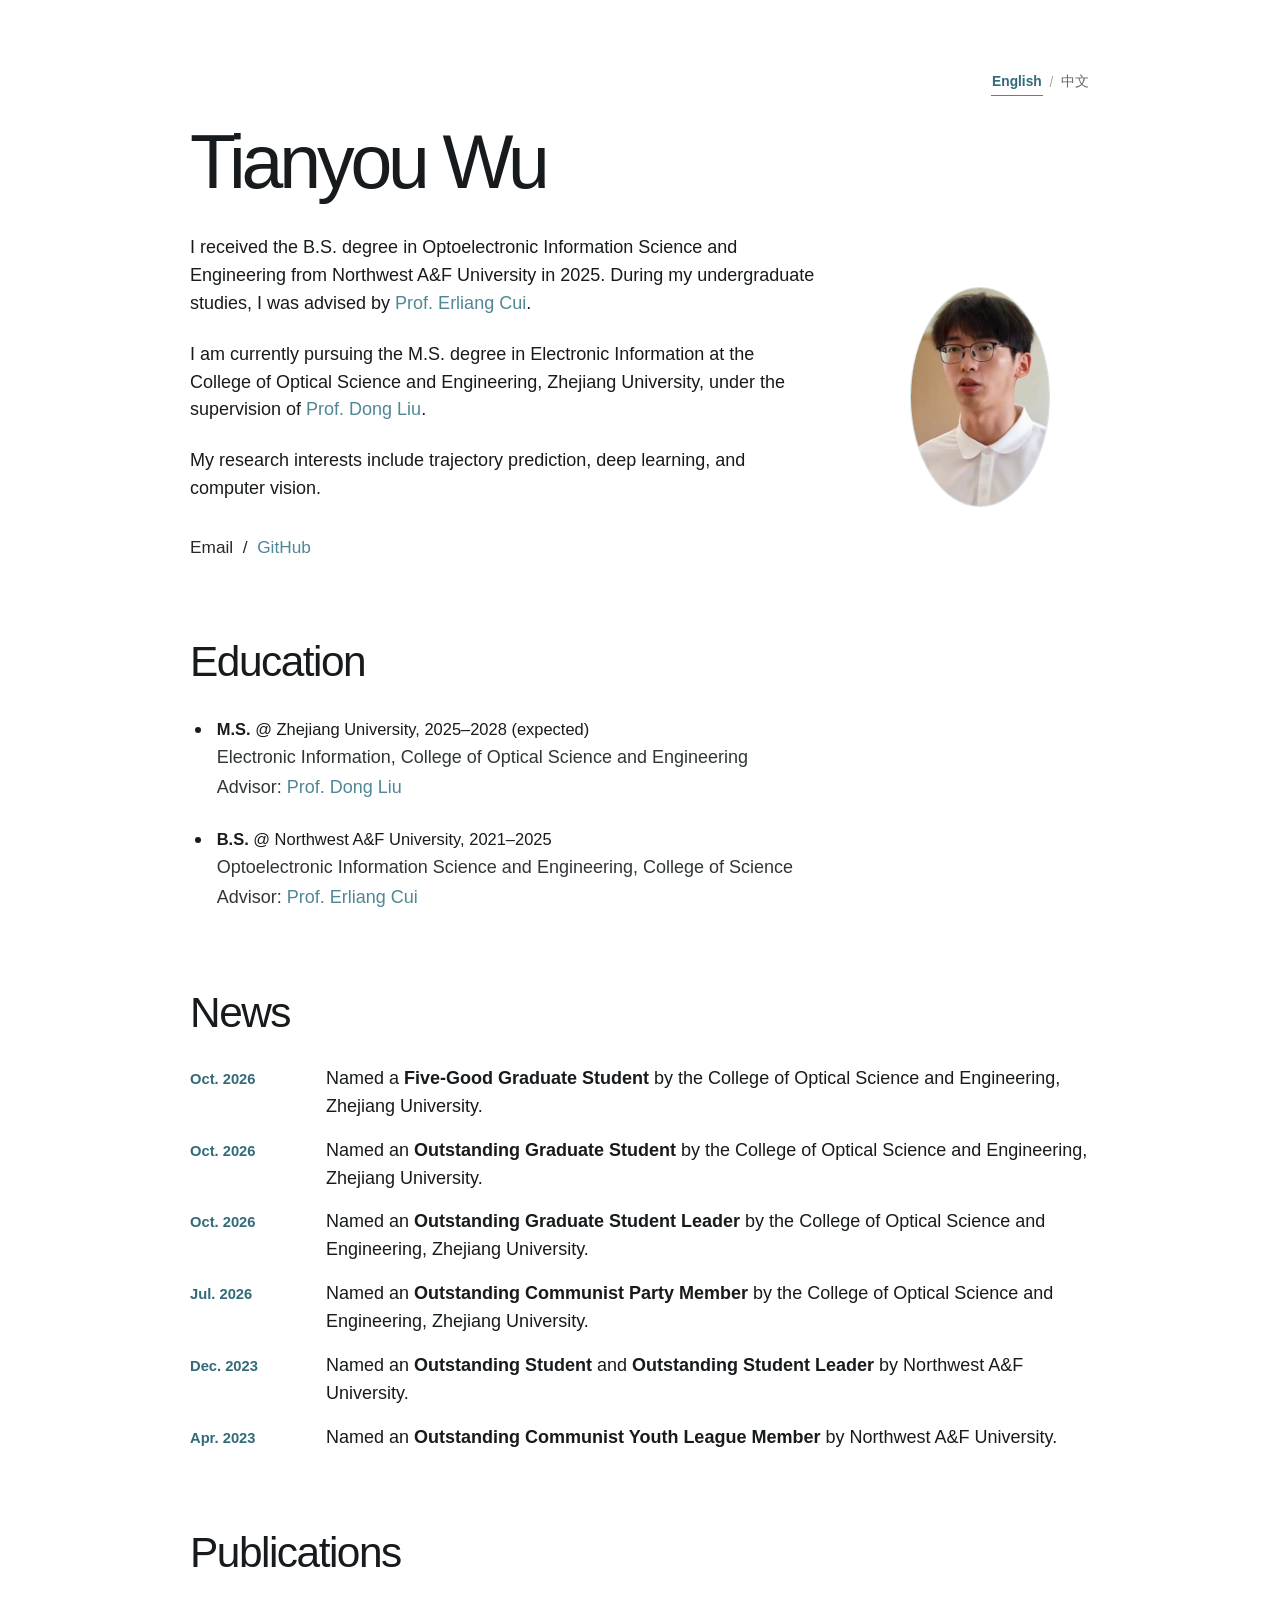
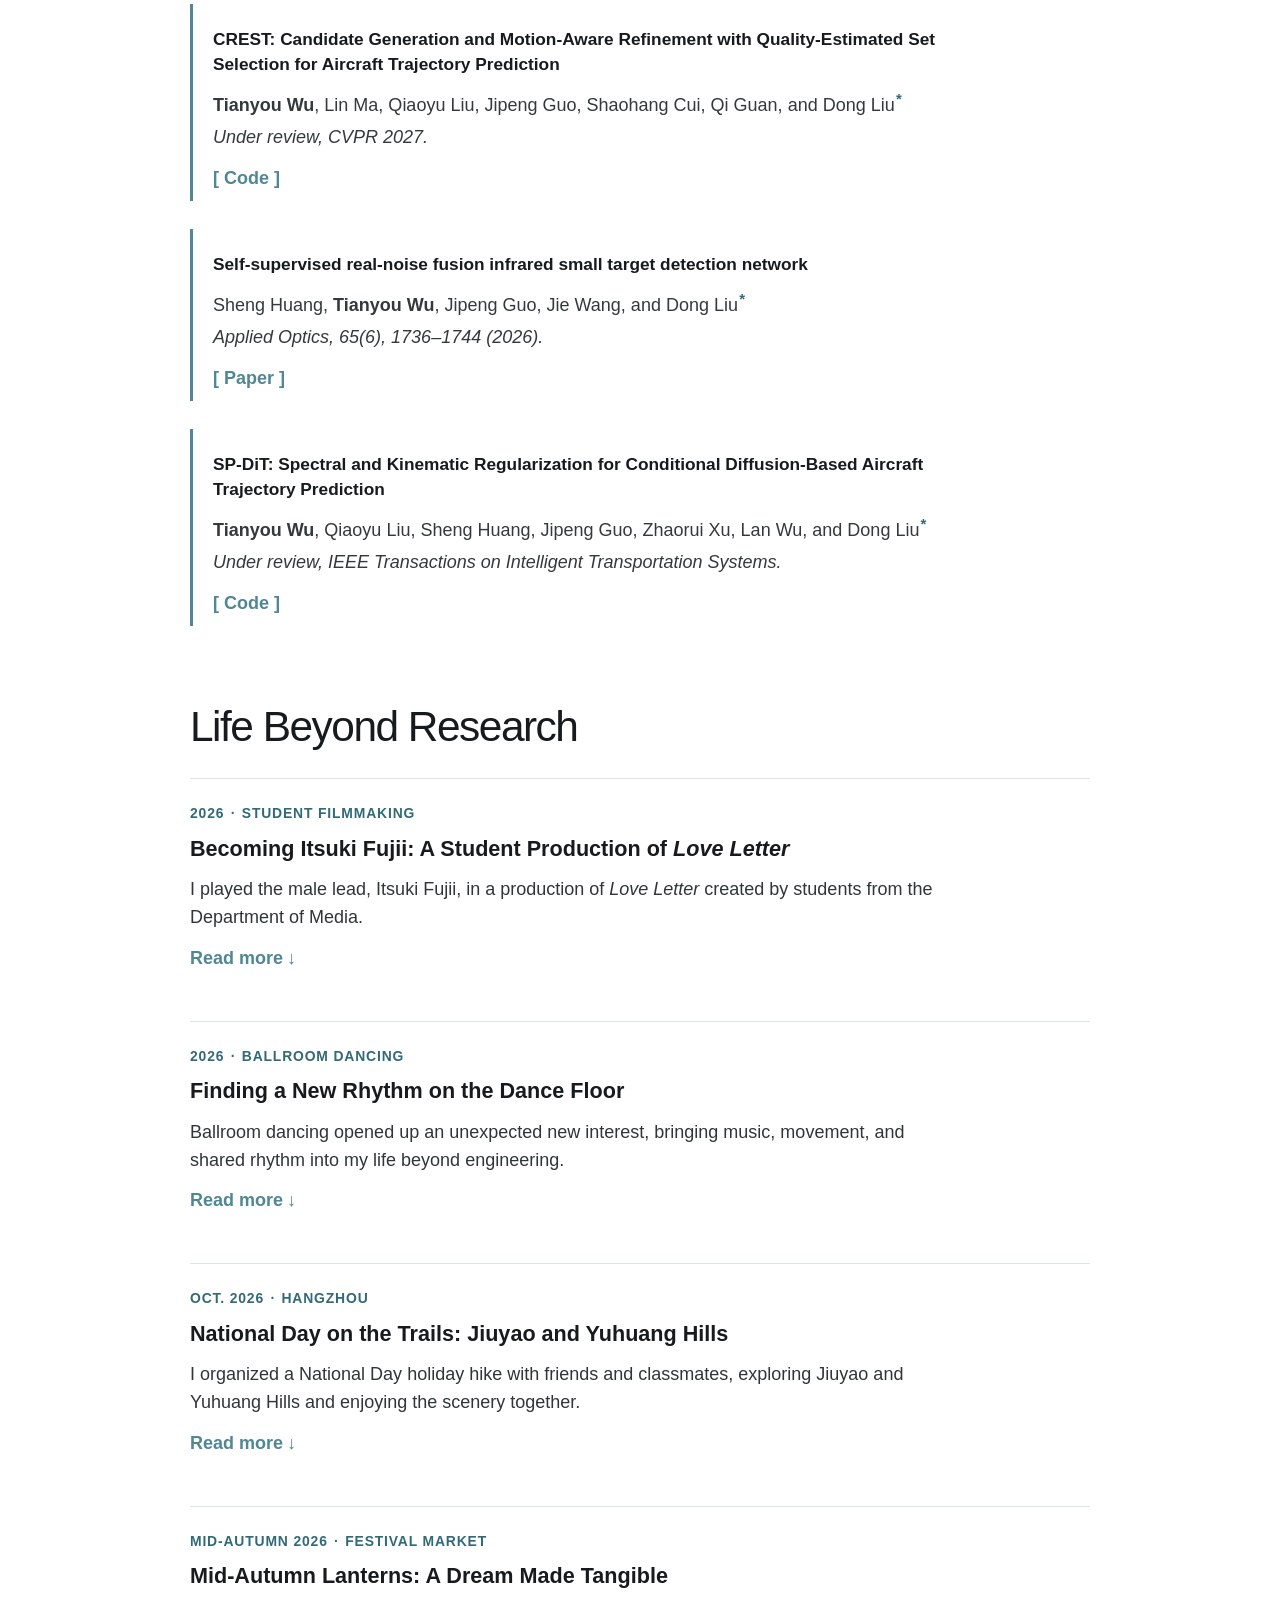
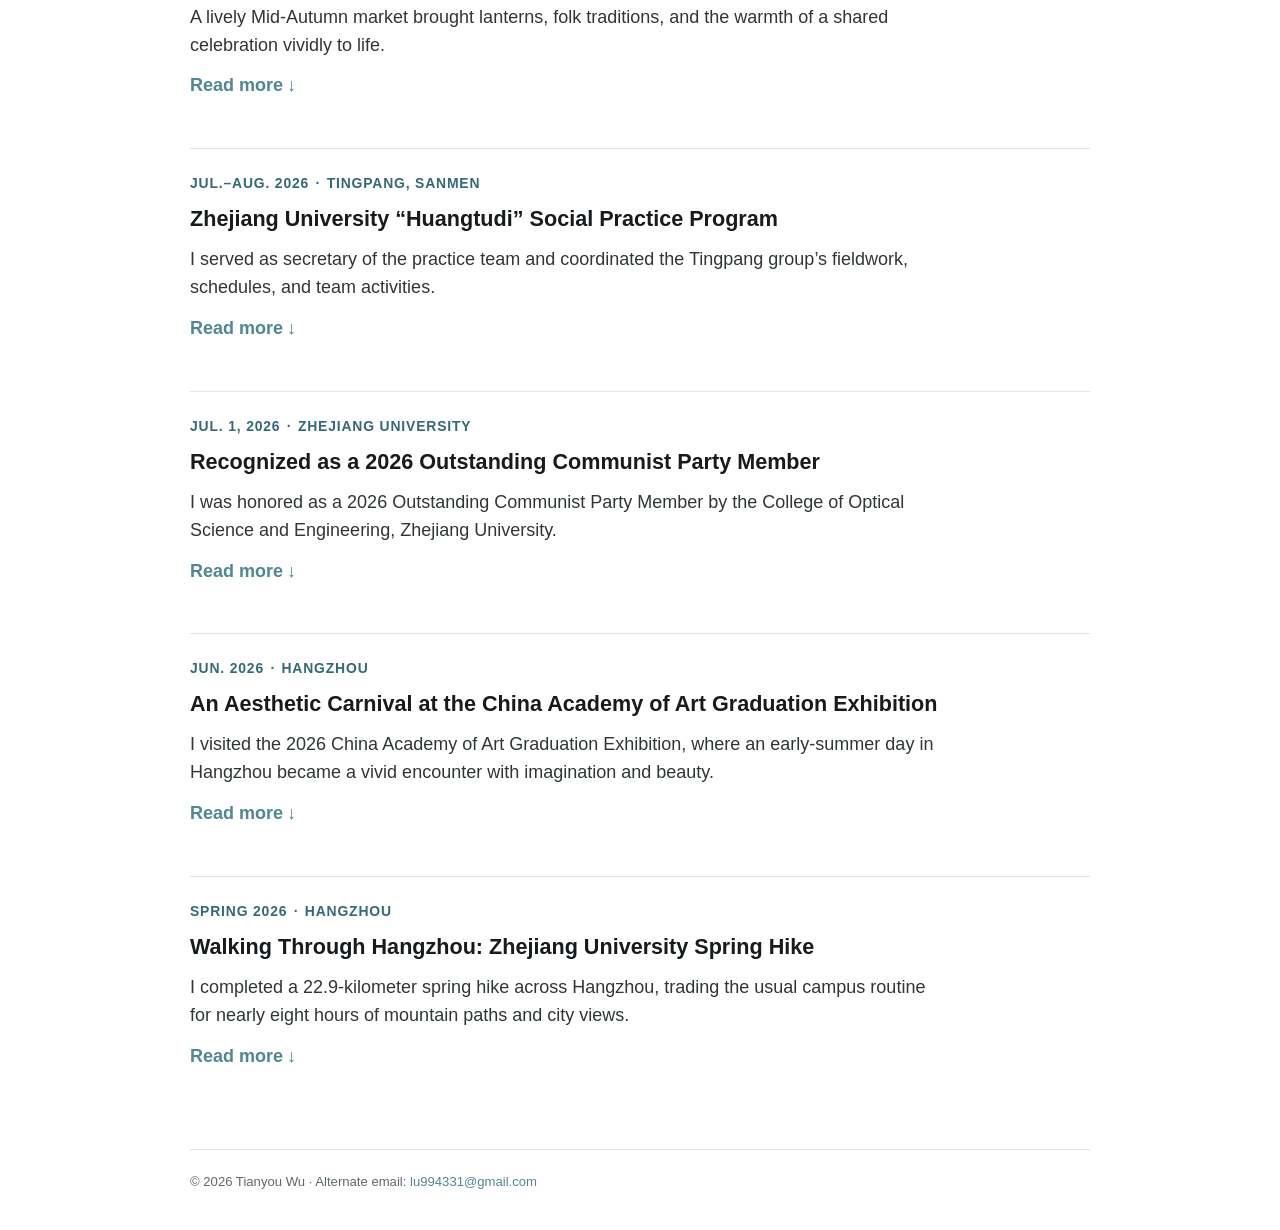
==== commit c22f3f93: "Add files via upload" ====
--- a/index.html
+++ b/index.html
@@ -264,9 +264,48 @@
         </h2>
         <ul class="news-list">
           <li>
-            <time datetime="2026-07-01">
-              <span class="lang-en">Jul. 1, 2026</span>
-              <span class="lang-zh" lang="zh-CN">2026年7月1日</span>
+            <time datetime="2026-10">
+              <span class="lang-en">Oct. 2026</span>
+              <span class="lang-zh" lang="zh-CN">2026年10月</span>
+            </time>
+            <span class="lang-en">
+              Named a <strong>Five-Good Graduate Student</strong> by the
+              College of Optical Science and Engineering, Zhejiang University.
+            </span>
+            <span class="lang-zh" lang="zh-CN">
+              获评浙江大学光电科学与工程学院<strong>“五好研究生”</strong>。
+            </span>
+          </li>
+          <li>
+            <time datetime="2026-10">
+              <span class="lang-en">Oct. 2026</span>
+              <span class="lang-zh" lang="zh-CN">2026年10月</span>
+            </time>
+            <span class="lang-en">
+              Named an <strong>Outstanding Graduate Student</strong> by the
+              College of Optical Science and Engineering, Zhejiang University.
+            </span>
+            <span class="lang-zh" lang="zh-CN">
+              获评浙江大学光电科学与工程学院<strong>“优秀研究生”</strong>。
+            </span>
+          </li>
+          <li>
+            <time datetime="2026-10">
+              <span class="lang-en">Oct. 2026</span>
+              <span class="lang-zh" lang="zh-CN">2026年10月</span>
+            </time>
+            <span class="lang-en">
+              Named an <strong>Outstanding Graduate Student Leader</strong> by
+              the College of Optical Science and Engineering, Zhejiang University.
+            </span>
+            <span class="lang-zh" lang="zh-CN">
+              获评浙江大学光电科学与工程学院<strong>“优秀研究生干部”</strong>。
+            </span>
+          </li>
+          <li>
+            <time datetime="2026-07">
+              <span class="lang-en">Jul. 2026</span>
+              <span class="lang-zh" lang="zh-CN">2026年7月</span>
             </time>
             <span class="lang-en">
               Named an <strong>Outstanding Communist Party Member</strong> by
@@ -315,6 +354,35 @@
         </h2>
         <article class="publication-entry">
           <h3>
+            CREST: Candidate Generation and Motion-Aware Refinement with
+            Quality-Estimated Set Selection for Aircraft Trajectory Prediction
+          </h3>
+          <p class="authors">
+            <strong>Tianyou Wu</strong>, Lin Ma, Qiaoyu Liu, Jipeng Guo,
+            Shaohang Cui, Qi Guan, and Dong Liu<sup
+              class="corresponding-mark"
+              aria-label="corresponding author / 通讯作者"
+              >*</sup
+            >
+          </p>
+          <p class="venue">
+            <em class="lang-en">Under review, CVPR 2027.</em>
+            <em class="lang-zh" lang="zh-CN">CVPR 2027，在审。</em>
+          </p>
+          <p class="publication-links">
+            <a
+              href="https://github.com/RebelliousZC/CREST"
+              target="_blank"
+              rel="noopener noreferrer"
+            >
+              <span class="lang-en">Code</span>
+              <span class="lang-zh" lang="zh-CN">代码</span>
+            </a>
+          </p>
+        </article>
+
+        <article class="publication-entry">
+          <h3>
             Self-supervised real-noise fusion infrared small target detection
             network
           </h3>
@@ -381,6 +449,358 @@
           <span class="lang-en">Life Beyond Research</span>
           <span class="lang-zh" lang="zh-CN">科研之外</span>
         </h2>
+        <article class="life-entry" id="life-love-letter">
+          <p class="eyebrow lang-en">
+            <time datetime="2026">2026</time>
+            <span aria-hidden="true">·</span> Student filmmaking
+          </p>
+          <p class="eyebrow lang-zh" lang="zh-CN">
+            <time datetime="2026">2026年</time>
+            <span aria-hidden="true">·</span> 学生影像创作
+          </p>
+          <h3>
+            <span class="lang-en">Becoming Itsuki Fujii: A Student Production of <em>Love Letter</em></span>
+            <span class="lang-zh" lang="zh-CN">《情书》：在镜头前成为藤井树</span>
+          </h3>
+          <p class="life-lead lang-en">
+            I played the male lead, Itsuki Fujii, in a production of
+            <em>Love Letter</em> created by students from the Department of Media.
+          </p>
+          <p class="life-lead lang-zh" lang="zh-CN">
+            参演传媒系同学创作的《情书》，饰演男主藤井树，第一次走进较为专业的拍摄现场。
+          </p>
+          <details class="life-details">
+            <summary>
+              <span class="read-more lang-en">Read more</span>
+              <span class="read-less lang-en">Show less</span>
+              <span class="read-more lang-zh" lang="zh-CN">展开阅读</span>
+              <span class="read-less lang-zh" lang="zh-CN">收起</span>
+            </summary>
+            <div class="details-copy lang-en">
+              <p>
+                Playing Itsuki Fujii took me well beyond my familiar life as an
+                engineering student. Watching a film and standing in front of a
+                camera turned out to be very different experiences. Making a
+                gesture or a pause feel natural was a challenge in itself, and
+                stepping into a character asked for a kind of attention I had
+                rarely used before.
+              </p>
+              <p>
+                This was my first experience of a more professional filming
+                process. Being on set gave me a much clearer understanding of
+                the work behind a finished scene and a deeper appreciation of
+                the patience and coordination that filmmaking requires.
+              </p>
+              <p>
+                Just as memorable was the time spent with the student crew.
+                Working together was genuinely enjoyable. I came away with new
+                respect for their craft, and with the pleasure of having tried
+                something far outside my usual field.
+              </p>
+            </div>
+            <div class="details-copy lang-zh" lang="zh-CN">
+              <p>
+                对一个习惯了课堂和实验室的工科生来说，饰演藤井树是一次很新鲜、也很有挑战的尝试。坐在银幕前看故事，与站在镜头前成为故事里的人，原来是两种完全不同的体验。一个动作、一处停顿，怎样才显得自然，都需要重新体会。
+              </p>
+              <p>
+                这是我第一次接触较为专业的拍摄过程。真正参与其中，才更清楚地感受到，一段看似平静流畅的画面背后，需要多少耐心、配合与投入。拍摄的不易也让我对演员和摄影团队的工作有了更具体、更深的认识。
+              </p>
+              <p>
+                和团队同学相处的过程非常愉快。大家一起完成一段影像，也一起留下了镜头之外的记忆。能够暂时走出熟悉的专业，认真尝试另一种创作，本身就很值得。
+              </p>
+            </div>
+            <div class="photo-gallery" aria-label="Love Letter stills and crew / 情书剧照与团队合影">
+              <figure>
+                <a href="assets/images/love-letter-01.jpg" target="_blank" rel="noopener noreferrer">
+                  <img src="assets/images/love-letter-01.jpg" alt="A close-up from the student production of Love Letter / 情书学生作品中的近景剧照" width="1600" height="900" loading="lazy" />
+                </a>
+                <figcaption><span class="lang-en">A moment in character.</span><span class="lang-zh" lang="zh-CN">进入角色的一刻。</span></figcaption>
+              </figure>
+              <figure>
+                <a href="assets/images/love-letter-02.jpg" target="_blank" rel="noopener noreferrer">
+                  <img src="assets/images/love-letter-02.jpg" alt="A character reading beside a sunlit window / 窗边阅读的剧照" width="1600" height="900" loading="lazy" />
+                </a>
+                <figcaption><span class="lang-en">Reading by the window.</span><span class="lang-zh" lang="zh-CN">窗边的阅读片段。</span></figcaption>
+              </figure>
+              <figure>
+                <a href="assets/images/love-letter-03.jpg" target="_blank" rel="noopener noreferrer">
+                  <img src="assets/images/love-letter-03.jpg" alt="A wide shot of the classroom scene / 教室场景的全景剧照" width="1600" height="900" loading="lazy" />
+                </a>
+                <figcaption><span class="lang-en">A quiet classroom scene.</span><span class="lang-zh" lang="zh-CN">教室里的安静场景。</span></figcaption>
+              </figure>
+              <figure>
+                <a href="assets/images/love-letter-04.jpg" target="_blank" rel="noopener noreferrer">
+                  <img src="assets/images/love-letter-04.jpg" alt="The student filming team gathered for a group photograph / 拍摄团队合影" width="1600" height="1200" loading="lazy" />
+                </a>
+                <figcaption><span class="lang-en">With the student crew.</span><span class="lang-zh" lang="zh-CN">与拍摄团队一起留念。</span></figcaption>
+              </figure>
+            </div>
+          </details>
+        </article>
+
+        <article class="life-entry" id="life-ballroom">
+          <p class="eyebrow lang-en">
+            <time datetime="2026">2026</time>
+            <span aria-hidden="true">·</span> Ballroom dancing
+          </p>
+          <p class="eyebrow lang-zh" lang="zh-CN">
+            <time datetime="2026">2026年</time>
+            <span aria-hidden="true">·</span> 交谊舞
+          </p>
+          <h3>
+            <span class="lang-en">Finding a New Rhythm on the Dance Floor</span>
+            <span class="lang-zh" lang="zh-CN">交谊舞：走进另一种节奏</span>
+          </h3>
+          <p class="life-lead lang-en">
+            Ballroom dancing opened up an unexpected new interest, bringing
+            music, movement, and shared rhythm into my life beyond engineering.
+          </p>
+          <p class="life-lead lang-zh" lang="zh-CN">
+            从熟悉的工科日常走进舞池，在音乐、舞步与配合中发现一项意想不到的新兴趣。
+          </p>
+          <details class="life-details">
+            <summary>
+              <span class="read-more lang-en">Read more</span>
+              <span class="read-less lang-en">Show less</span>
+              <span class="read-more lang-zh" lang="zh-CN">展开阅读</span>
+              <span class="read-less lang-zh" lang="zh-CN">收起</span>
+            </summary>
+            <div class="details-copy lang-en">
+              <p>
+                Ballroom dancing had rarely been part of the world I knew as
+                an engineering student. Joining a dance evening made that world
+                feel suddenly larger. There was the music, the movement, and
+                the simple pleasure of finding a rhythm with another person.
+              </p>
+              <p>
+                What appealed to me was the way dancing draws attention into
+                the present: listening, moving, and responding to a partner.
+                It offered a very different kind of enjoyment from my usual
+                routine, and made me curious about an interest I had scarcely
+                considered before.
+              </p>
+              <p>
+                These photographs keep a few moments from the dance floor.
+                More than anything, they remind me how much there still is to
+                try. Sometimes a new interest begins with a small surprise:
+                I had no idea this could be so much fun.
+              </p>
+            </div>
+            <div class="details-copy lang-zh" lang="zh-CN">
+              <p>
+                在我熟悉的工科生活圈里，跳舞并不是一件经常被谈起的事。真正参加舞会之后，才发现音乐、舞步和两个人之间的配合，能够带来如此直接的快乐。原本觉得离自己很远的世界，一下子变得可以亲身参与。
+              </p>
+              <p>
+                交谊舞吸引我的地方，是它让人把注意力放回当下：听音乐，感受节奏，留意舞伴，再一起完成动作。这样的体验与平时的学习科研很不一样，也一下子拓宽了我的兴趣面。
+              </p>
+              <p>
+                这里留下的是舞会中的几个片段。比起跳得如何，我更珍惜那种发现新鲜事物的兴奋——原来生活里还有这么有意思的事情，值得自己走近一点，再试一次。
+              </p>
+            </div>
+            <div class="photo-gallery" aria-label="Moments from ballroom dancing / 交谊舞片段">
+              <figure class="gallery-portrait">
+                <a href="assets/images/ballroom-01.jpg" target="_blank" rel="noopener noreferrer">
+                  <img src="assets/images/ballroom-01.jpg" alt="Partners dancing together at a ballroom event / 舞会中的双人舞片段" width="698" height="964" loading="lazy" />
+                </a>
+                <figcaption><span class="lang-en">A shared rhythm.</span><span class="lang-zh" lang="zh-CN">两个人的节奏。</span></figcaption>
+              </figure>
+              <figure class="gallery-portrait">
+                <a href="assets/images/ballroom-02.jpg" target="_blank" rel="noopener noreferrer">
+                  <img src="assets/images/ballroom-02.jpg" alt="A close view of a ballroom dance partnership / 双人舞配合的近景" width="1201" height="1600" loading="lazy" />
+                </a>
+                <figcaption><span class="lang-en">Moving in time.</span><span class="lang-zh" lang="zh-CN">跟随音乐起舞。</span></figcaption>
+              </figure>
+              <figure class="gallery-portrait">
+                <a href="assets/images/ballroom-03.jpg" target="_blank" rel="noopener noreferrer">
+                  <img src="assets/images/ballroom-03.jpg" alt="Dance partners holding a ballroom frame / 舞伴保持舞姿的瞬间" width="1200" height="1600" loading="lazy" />
+                </a>
+                <figcaption><span class="lang-en">Attention and connection.</span><span class="lang-zh" lang="zh-CN">专注与默契。</span></figcaption>
+              </figure>
+              <figure class="gallery-portrait">
+                <a href="assets/images/ballroom-04.jpg" target="_blank" rel="noopener noreferrer">
+                  <img src="assets/images/ballroom-04.jpg" alt="A moment on the dance floor / 舞池中的一个片段" width="396" height="894" loading="lazy" />
+                </a>
+                <figcaption><span class="lang-en">A moment from the evening.</span><span class="lang-zh" lang="zh-CN">舞会一瞬。</span></figcaption>
+              </figure>
+            </div>
+          </details>
+        </article>
+
+        <article class="life-entry" id="life-national-day-hike">
+          <p class="eyebrow lang-en">
+            <time datetime="2026-10">Oct. 2026</time>
+            <span aria-hidden="true">·</span> Hangzhou
+          </p>
+          <p class="eyebrow lang-zh" lang="zh-CN">
+            <time datetime="2026-10">2026年10月</time>
+            <span aria-hidden="true">·</span> 杭州
+          </p>
+          <h3>
+            <span class="lang-en">National Day on the Trails: Jiuyao and Yuhuang Hills</span>
+            <span class="lang-zh" lang="zh-CN">国庆山行：与朋友走过九曜山、玉皇山</span>
+          </h3>
+          <p class="life-lead lang-en">
+            I organized a National Day holiday hike with friends and classmates,
+            exploring Jiuyao and Yuhuang Hills and enjoying the scenery together.
+          </p>
+          <p class="life-lead lang-zh" lang="zh-CN">
+            国庆期间，约上平时的朋友和同学一起走过九曜山、玉皇山，沿途赏景，合影留念。
+          </p>
+          <details class="life-details">
+            <summary>
+              <span class="read-more lang-en">Read more</span>
+              <span class="read-less lang-en">Show less</span>
+              <span class="read-more lang-zh" lang="zh-CN">展开阅读</span>
+              <span class="read-less lang-zh" lang="zh-CN">收起</span>
+            </summary>
+            <div class="details-copy lang-en">
+              <p>
+                For the National Day holiday, I brought together a group of
+                friends and classmates for a hike through Jiuyao and Yuhuang
+                Hills. People I usually met on campus became companions on the
+                trail, sharing a day of walking and views across Hangzhou.
+              </p>
+              <p>
+                The scenery gave us plenty of reasons to pause. So did the
+                pleasure of being together somewhere outside our ordinary
+                routines. We stopped for photographs along the way, keeping a
+                record of both the landscape and the people who made the day
+                memorable.
+              </p>
+              <p>
+                Looking back, the best part was how simple it all was: gathering
+                a few familiar faces, choosing a route, and setting out. A
+                shared walk turned an ordinary holiday into a memory that now
+                belongs to all of us.
+              </p>
+            </div>
+            <div class="details-copy lang-zh" lang="zh-CN">
+              <p>
+                趁着国庆假期，我组织了几位平时一起相处的朋友和同学，去九曜山、玉皇山走一走。熟悉的人从校园来到山路上，换一个场景相处，连平常的闲聊也多了几分轻松。
+              </p>
+              <p>
+                一路看风景，也一路留下合影。山林与远处的城市让人愿意放慢脚步，而有人同行，又让这段路多了许多值得记住的片刻。照片里留下的不只是到过哪里，还有那天一起出发、一起走过的人。
+              </p>
+              <p>
+                回头看，最喜欢的恰恰是这件事的简单：约上几个熟悉的人，选一条路，就能够拥有一个不同于日常的假日。山路走完了，那份共同经历的快乐却留了下来。
+              </p>
+            </div>
+            <div class="photo-gallery" aria-label="National Day hike with friends / 国庆朋友毅行照片">
+              <figure class="gallery-portrait">
+                <a href="assets/images/national-day-hike-01.jpg" target="_blank" rel="noopener noreferrer">
+                  <img src="assets/images/national-day-hike-01.jpg" alt="Friends taking a photograph on a wooded trail / 朋友们在林间山路上留影" width="728" height="1600" loading="lazy" />
+                </a>
+                <figcaption><span class="lang-en">Together on the trail.</span><span class="lang-zh" lang="zh-CN">山路上的同行伙伴。</span></figcaption>
+              </figure>
+              <figure class="gallery-portrait">
+                <a href="assets/images/national-day-hike-02.jpg" target="_blank" rel="noopener noreferrer">
+                  <img src="assets/images/national-day-hike-02.jpg" alt="A map recording the hiking route through Hangzhou / 杭州毅行路线记录" width="727" height="1600" loading="lazy" />
+                </a>
+                <figcaption><span class="lang-en">The route we walked.</span><span class="lang-zh" lang="zh-CN">一起走过的路线。</span></figcaption>
+              </figure>
+              <figure>
+                <a href="assets/images/national-day-hike-03.jpg" target="_blank" rel="noopener noreferrer">
+                  <img src="assets/images/national-day-hike-03.jpg" alt="Friends taking a group selfie during the hike / 毅行途中朋友们的合影" width="1600" height="1200" loading="lazy" />
+                </a>
+                <figcaption><span class="lang-en">A stop for a group photo.</span><span class="lang-zh" lang="zh-CN">停下来合个影。</span></figcaption>
+              </figure>
+              <figure>
+                <a href="assets/images/national-day-hike-04.jpg" target="_blank" rel="noopener noreferrer">
+                  <img src="assets/images/national-day-hike-04.jpg" alt="Friends and classmates posing together among trees / 同学朋友们在林间合影" width="1600" height="1067" loading="lazy" />
+                </a>
+                <figcaption><span class="lang-en">A day worth remembering.</span><span class="lang-zh" lang="zh-CN">把这一天留在合影里。</span></figcaption>
+              </figure>
+            </div>
+          </details>
+        </article>
+
+        <article class="life-entry" id="life-mid-autumn">
+          <p class="eyebrow lang-en">
+            <time datetime="2026">Mid-Autumn 2026</time>
+            <span aria-hidden="true">·</span> Festival market
+          </p>
+          <p class="eyebrow lang-zh" lang="zh-CN">
+            <time datetime="2026">2026年中秋</time>
+            <span aria-hidden="true">·</span> 节日集市
+          </p>
+          <h3>
+            <span class="lang-en">Mid-Autumn Lanterns: A Dream Made Tangible</span>
+            <span class="lang-zh" lang="zh-CN">中秋灯火：梦里的节日有了模样</span>
+          </h3>
+          <p class="life-lead lang-en">
+            A lively Mid-Autumn market brought lanterns, folk traditions, and
+            the warmth of a shared celebration vividly to life.
+          </p>
+          <p class="life-lead lang-zh" lang="zh-CN">
+            在灯火、人声与传统民俗之间，遇见一个几乎从梦里走出来的中秋。
+          </p>
+          <details class="life-details">
+            <summary>
+              <span class="read-more lang-en">Read more</span>
+              <span class="read-less lang-zh" lang="zh-CN">收起</span>
+              <span class="read-less lang-en">Show less</span>
+              <span class="read-more lang-zh" lang="zh-CN">展开阅读</span>
+            </summary>
+            <div class="details-copy lang-en">
+              <p>
+                Walking into the Mid-Autumn market felt like entering a scene
+                I had imagined long before seeing it. Lanterns glowed among
+                the trees, lights shimmered on the water, and the streets were
+                full of people. The liveliness of it all was unexpectedly moving.
+              </p>
+              <p>
+                Here, a traditional festival was something I could experience
+                with all my senses. The folk customs, the gathering crowds,
+                and the shared excitement gave the celebration a warmth that
+                felt wonderfully real. For a moment, I found myself close to tears.
+              </p>
+              <p>
+                What stayed with me was the feeling that a dreamlike image of
+                the festival had become tangible. I could walk through it,
+                stand among the lights, and be part of the evening. These
+                photographs hold a little of that atmosphere.
+              </p>
+            </div>
+            <div class="details-copy lang-zh" lang="zh-CN">
+              <p>
+                走进中秋集市时，有一种梦中场景突然落到眼前的恍惚。树间的灯笼、水面的光影、街巷里来往的人群，把热闹连成了一片。原来心里一直向往的节日，可以这样具体地出现在现实里。
+              </p>
+              <p>
+                最打动我的，是传统民俗与人间烟火真正融在一起的感觉。身处其中，节日不再只是日历上的一个名字，而是能够看见、听见、亲身参与的相聚。那一刻甚至有些热泪盈眶：这就是我想象过的中秋氛围。
+              </p>
+              <p>
+                我把这一晚记作一次梦境的具象化。那些原本只能想象的灯火与欢腾，终于有了可以走进去的街道，也留下了属于自己的体验和记忆。
+              </p>
+            </div>
+            <div class="photo-gallery" aria-label="Mid-Autumn market photographs / 中秋集市照片">
+              <figure>
+                <a href="assets/images/mid-autumn-01.jpg" target="_blank" rel="noopener noreferrer">
+                  <img src="assets/images/mid-autumn-01.jpg" alt="A crowd gathered at a lantern-lit traditional building / 灯火下的传统建筑与热闹人群" width="1600" height="728" loading="lazy" />
+                </a>
+                <figcaption><span class="lang-en">An evening full of life.</span><span class="lang-zh" lang="zh-CN">灯火里的热闹人间。</span></figcaption>
+              </figure>
+              <figure class="gallery-portrait">
+                <a href="assets/images/mid-autumn-02.jpg" target="_blank" rel="noopener noreferrer">
+                  <img src="assets/images/mid-autumn-02.jpg" alt="Colorful lanterns hanging in trees, including a fish-shaped lantern / 树间各色灯笼与鱼灯" width="728" height="1600" loading="lazy" />
+                </a>
+                <figcaption><span class="lang-en">Lanterns among the branches.</span><span class="lang-zh" lang="zh-CN">枝叶间的灯笼与鱼灯。</span></figcaption>
+              </figure>
+              <figure>
+                <a href="assets/images/mid-autumn-03.jpg" target="_blank" rel="noopener noreferrer">
+                  <img src="assets/images/mid-autumn-03.jpg" alt="Illuminated waterfront buildings reflected in the water / 临水建筑与灯光倒影" width="1600" height="728" loading="lazy" />
+                </a>
+                <figcaption><span class="lang-en">Lights reflected on the water.</span><span class="lang-zh" lang="zh-CN">一河灯影。</span></figcaption>
+              </figure>
+              <figure class="gallery-portrait">
+                <a href="assets/images/mid-autumn-04.jpg" target="_blank" rel="noopener noreferrer">
+                  <img src="assets/images/mid-autumn-04.jpg" alt="Visitors walking beside an illuminated wall at the festival / 游人走过节日灯火下的街巷" width="728" height="1600" loading="lazy" />
+                </a>
+                <figcaption><span class="lang-en">Wandering through the market.</span><span class="lang-zh" lang="zh-CN">走进节日的街巷。</span></figcaption>
+              </figure>
+            </div>
+          </details>
+        </article>
+
         <article class="life-entry">
           <p class="eyebrow lang-en">
             <time datetime="2026-07">Jul.–Aug. 2026</time>
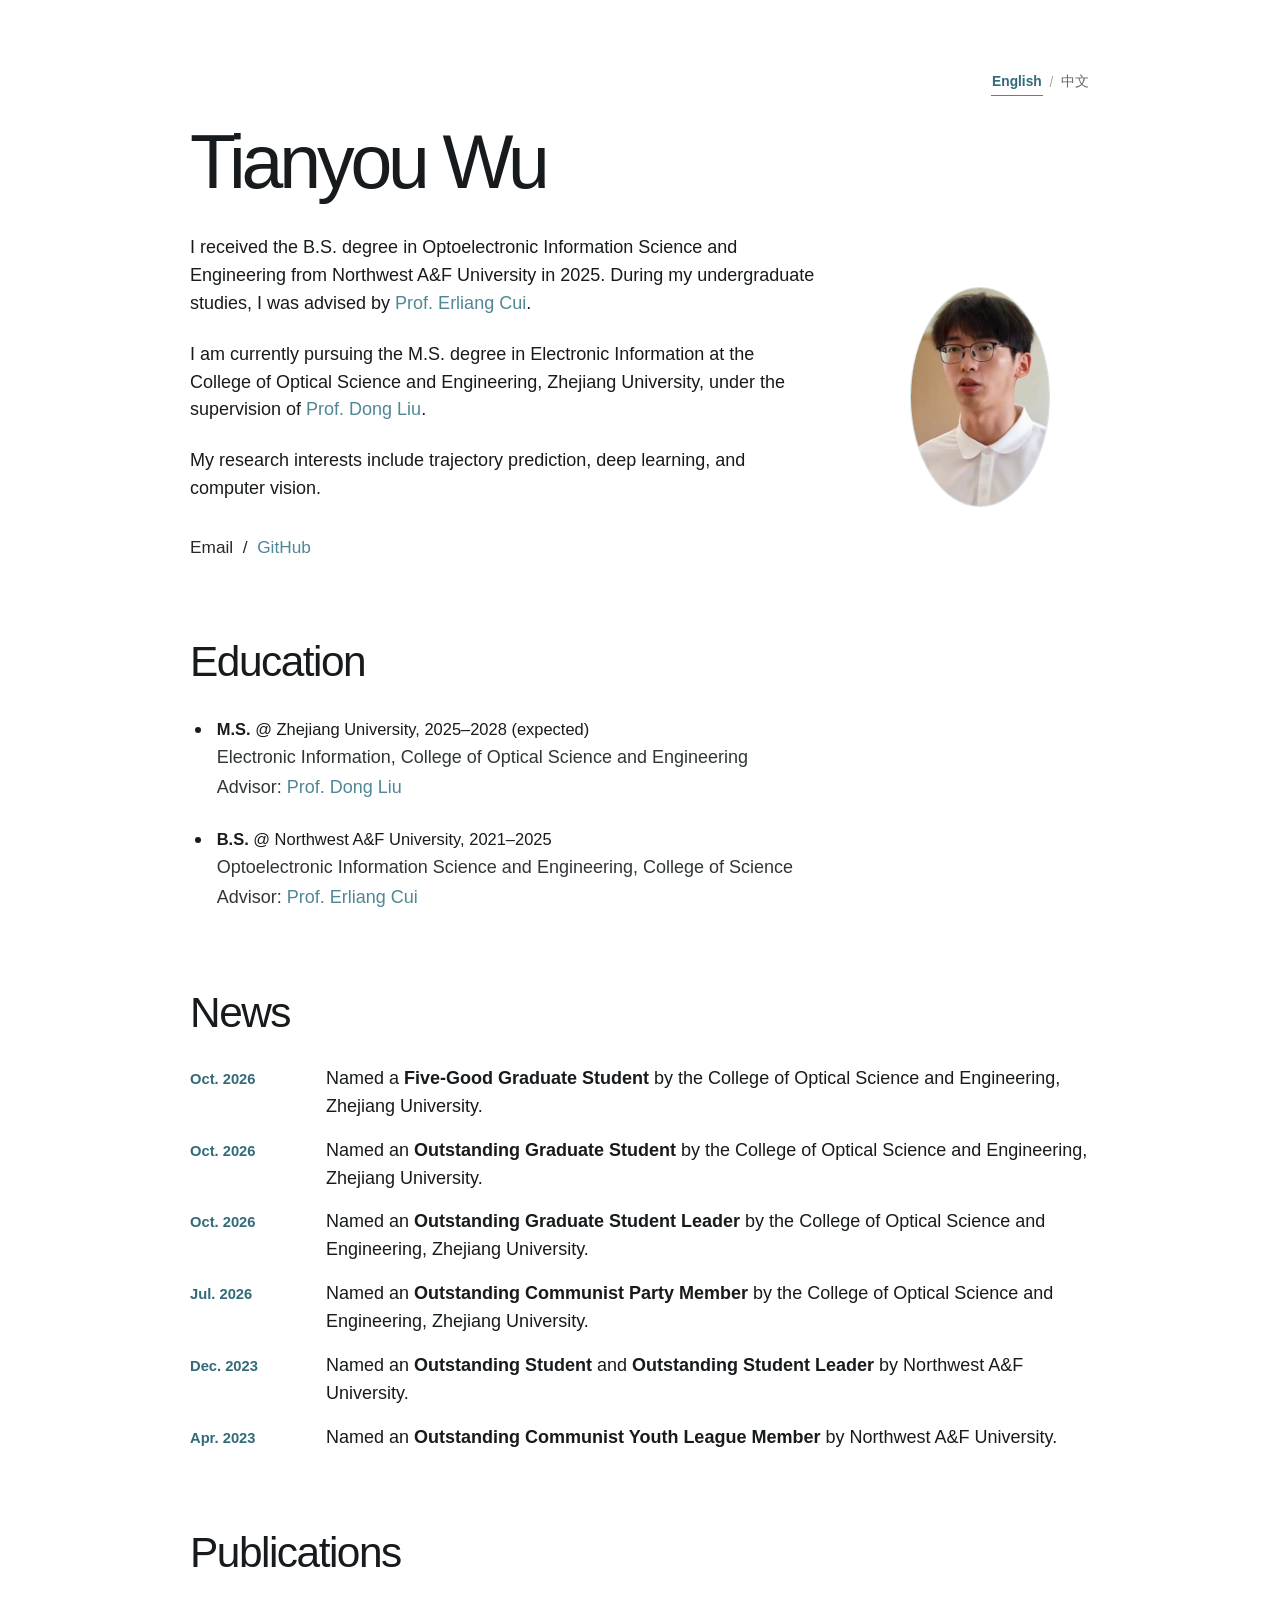
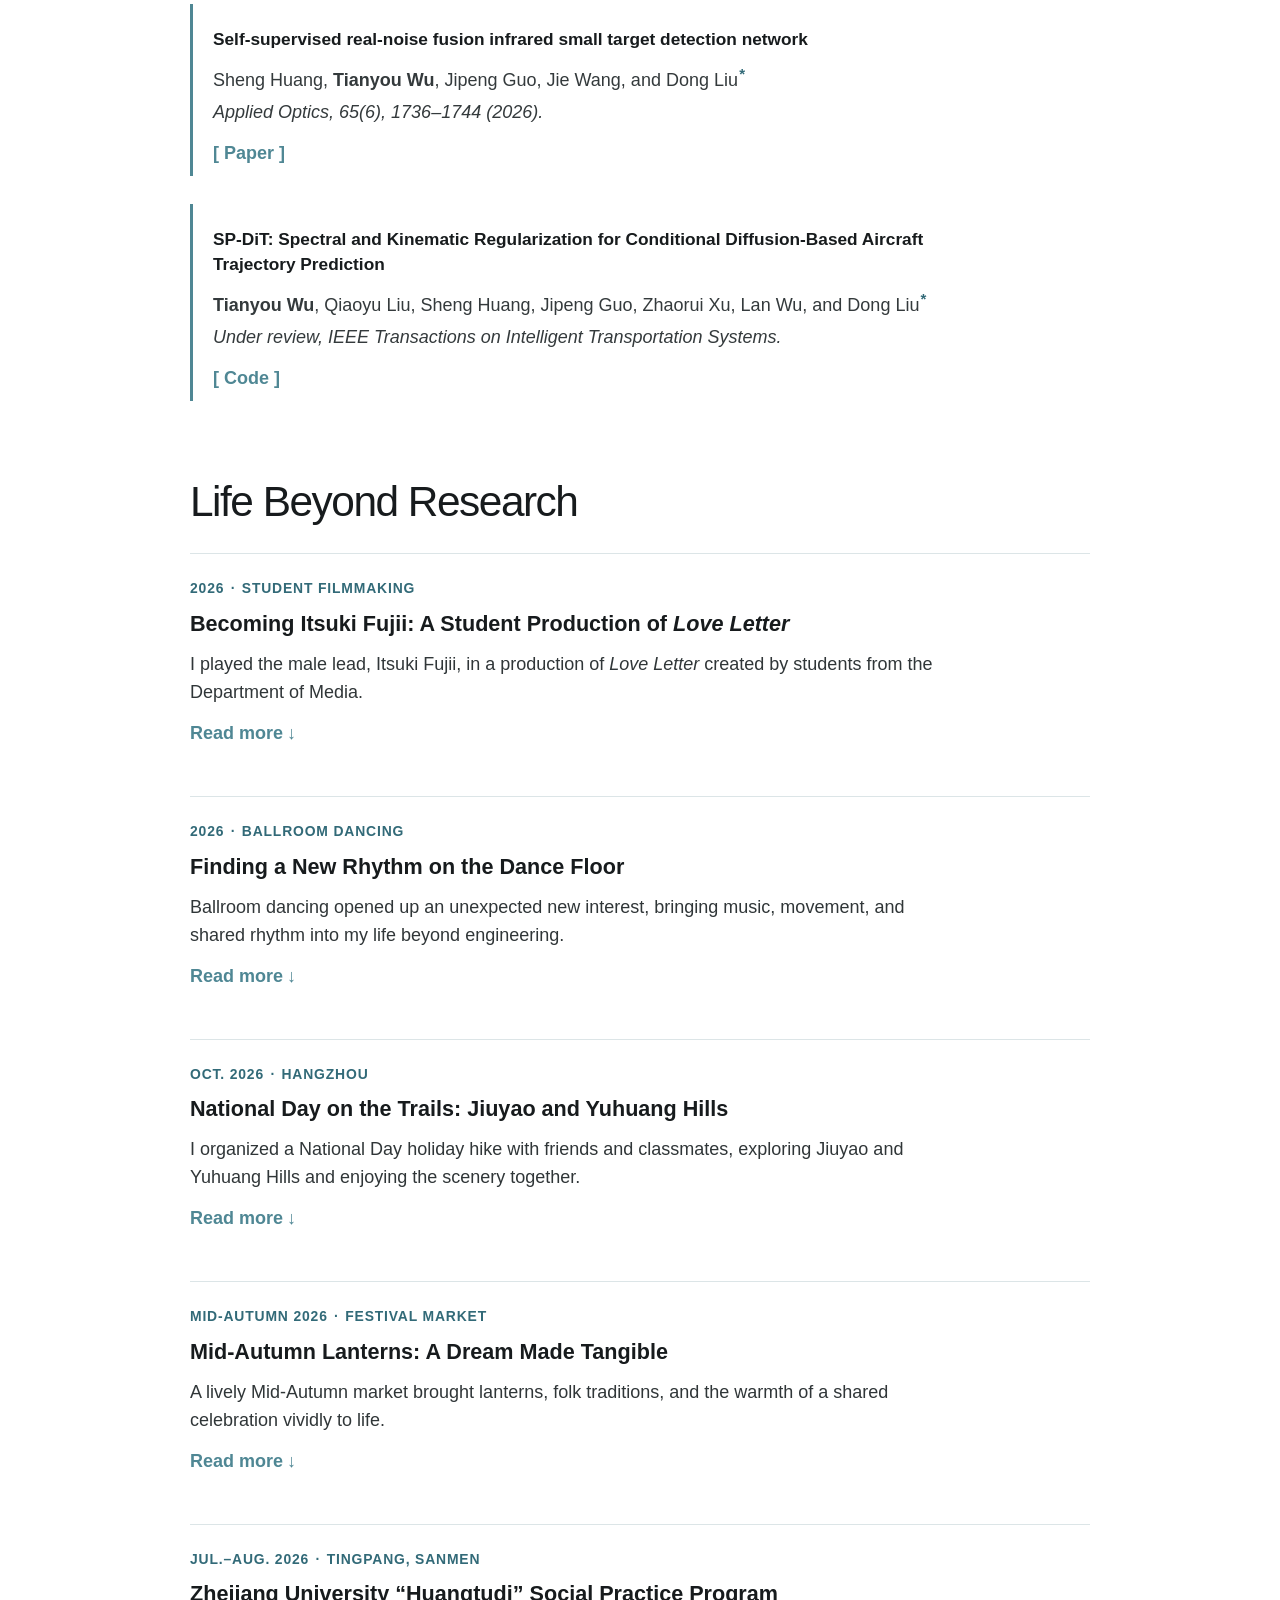
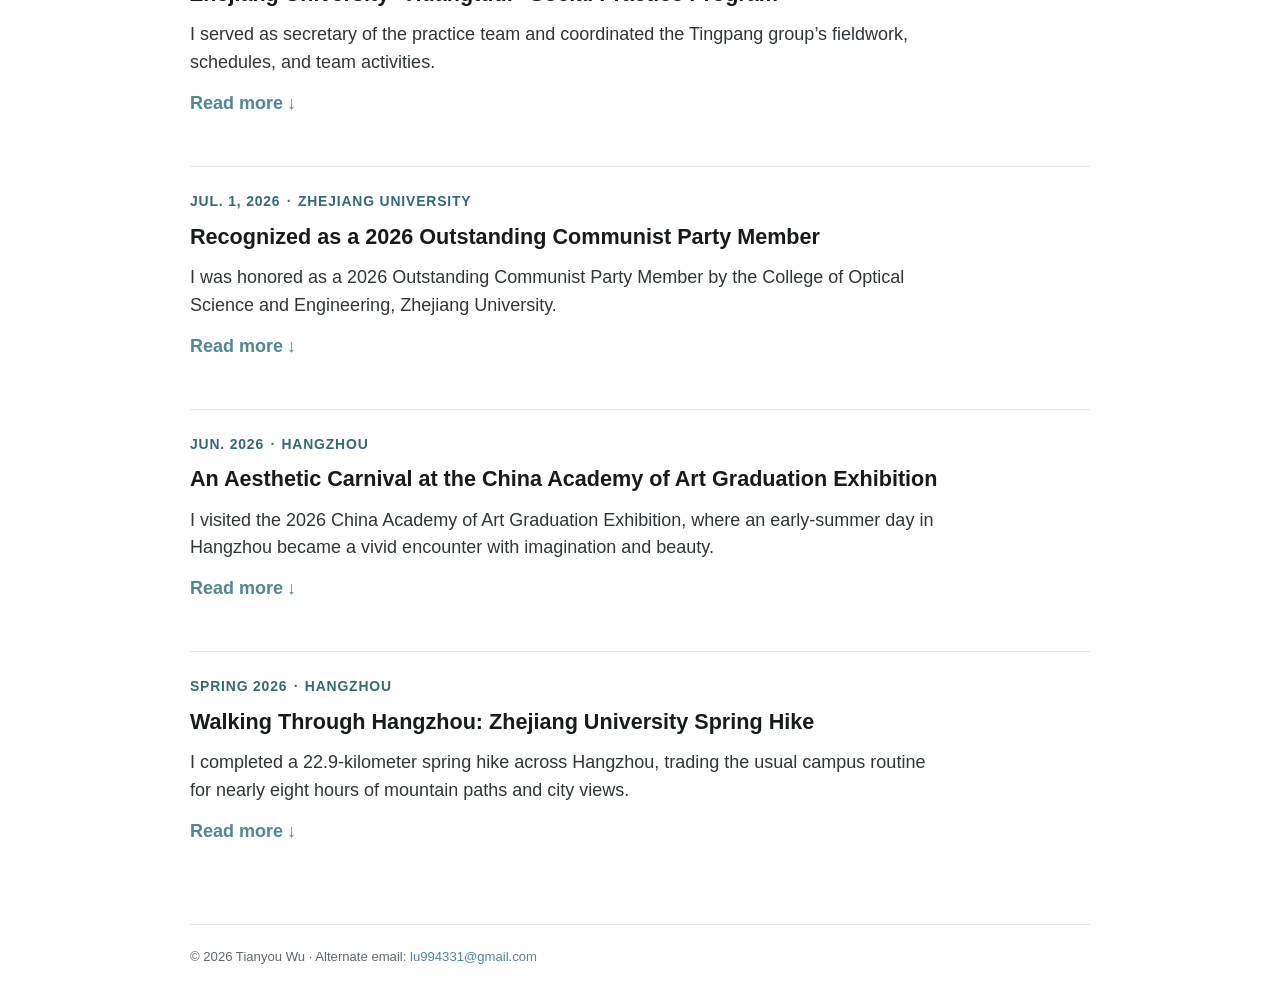
==== commit 002a0ee2: "Temporarily remove CREST publication entry" ====
--- a/index.html
+++ b/index.html
@@ -354,35 +354,6 @@
         </h2>
         <article class="publication-entry">
           <h3>
-            CREST: Candidate Generation and Motion-Aware Refinement with
-            Quality-Estimated Set Selection for Aircraft Trajectory Prediction
-          </h3>
-          <p class="authors">
-            <strong>Tianyou Wu</strong>, Lin Ma, Qiaoyu Liu, Jipeng Guo,
-            Shaohang Cui, Qi Guan, and Dong Liu<sup
-              class="corresponding-mark"
-              aria-label="corresponding author / 通讯作者"
-              >*</sup
-            >
-          </p>
-          <p class="venue">
-            <em class="lang-en">Under review, CVPR 2027.</em>
-            <em class="lang-zh" lang="zh-CN">CVPR 2027，在审。</em>
-          </p>
-          <p class="publication-links">
-            <a
-              href="https://github.com/RebelliousZC/CREST"
-              target="_blank"
-              rel="noopener noreferrer"
-            >
-              <span class="lang-en">Code</span>
-              <span class="lang-zh" lang="zh-CN">代码</span>
-            </a>
-          </p>
-        </article>
-
-        <article class="publication-entry">
-          <h3>
             Self-supervised real-noise fusion infrared small target detection
             network
           </h3>
